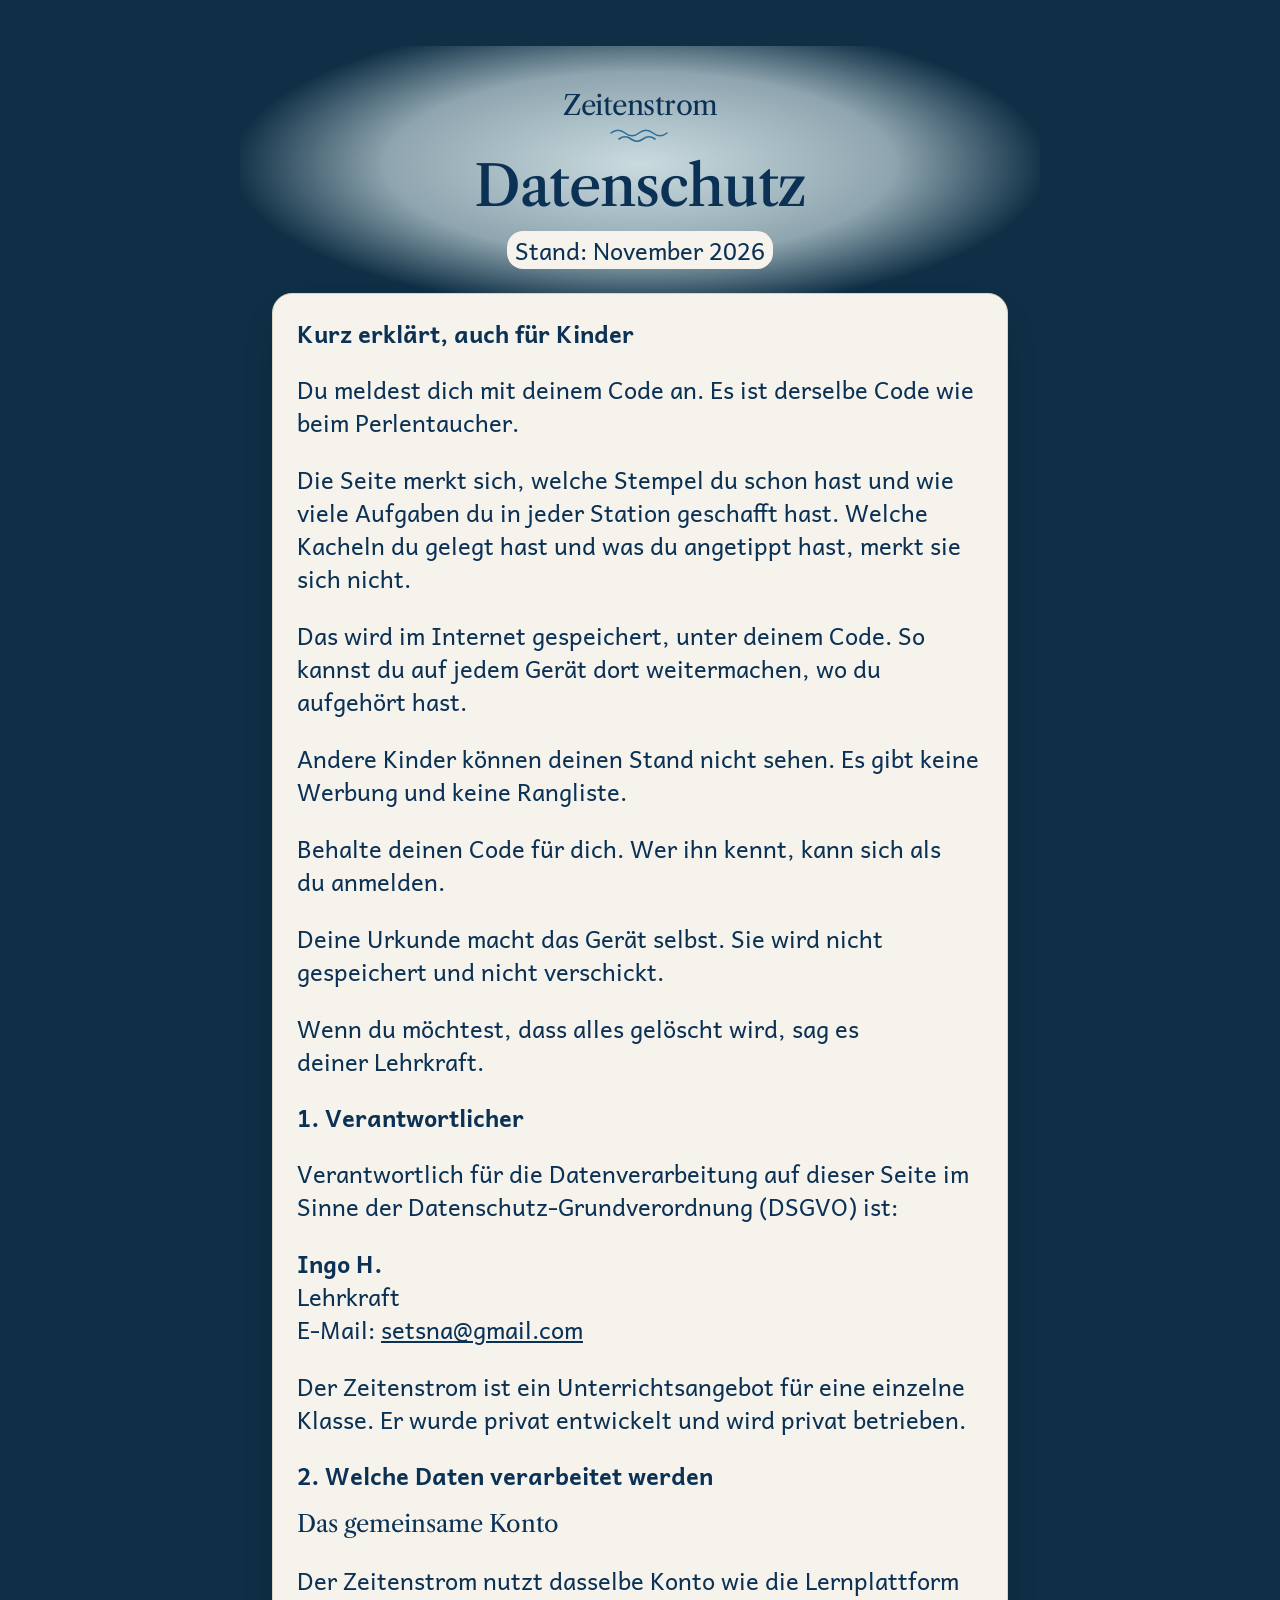
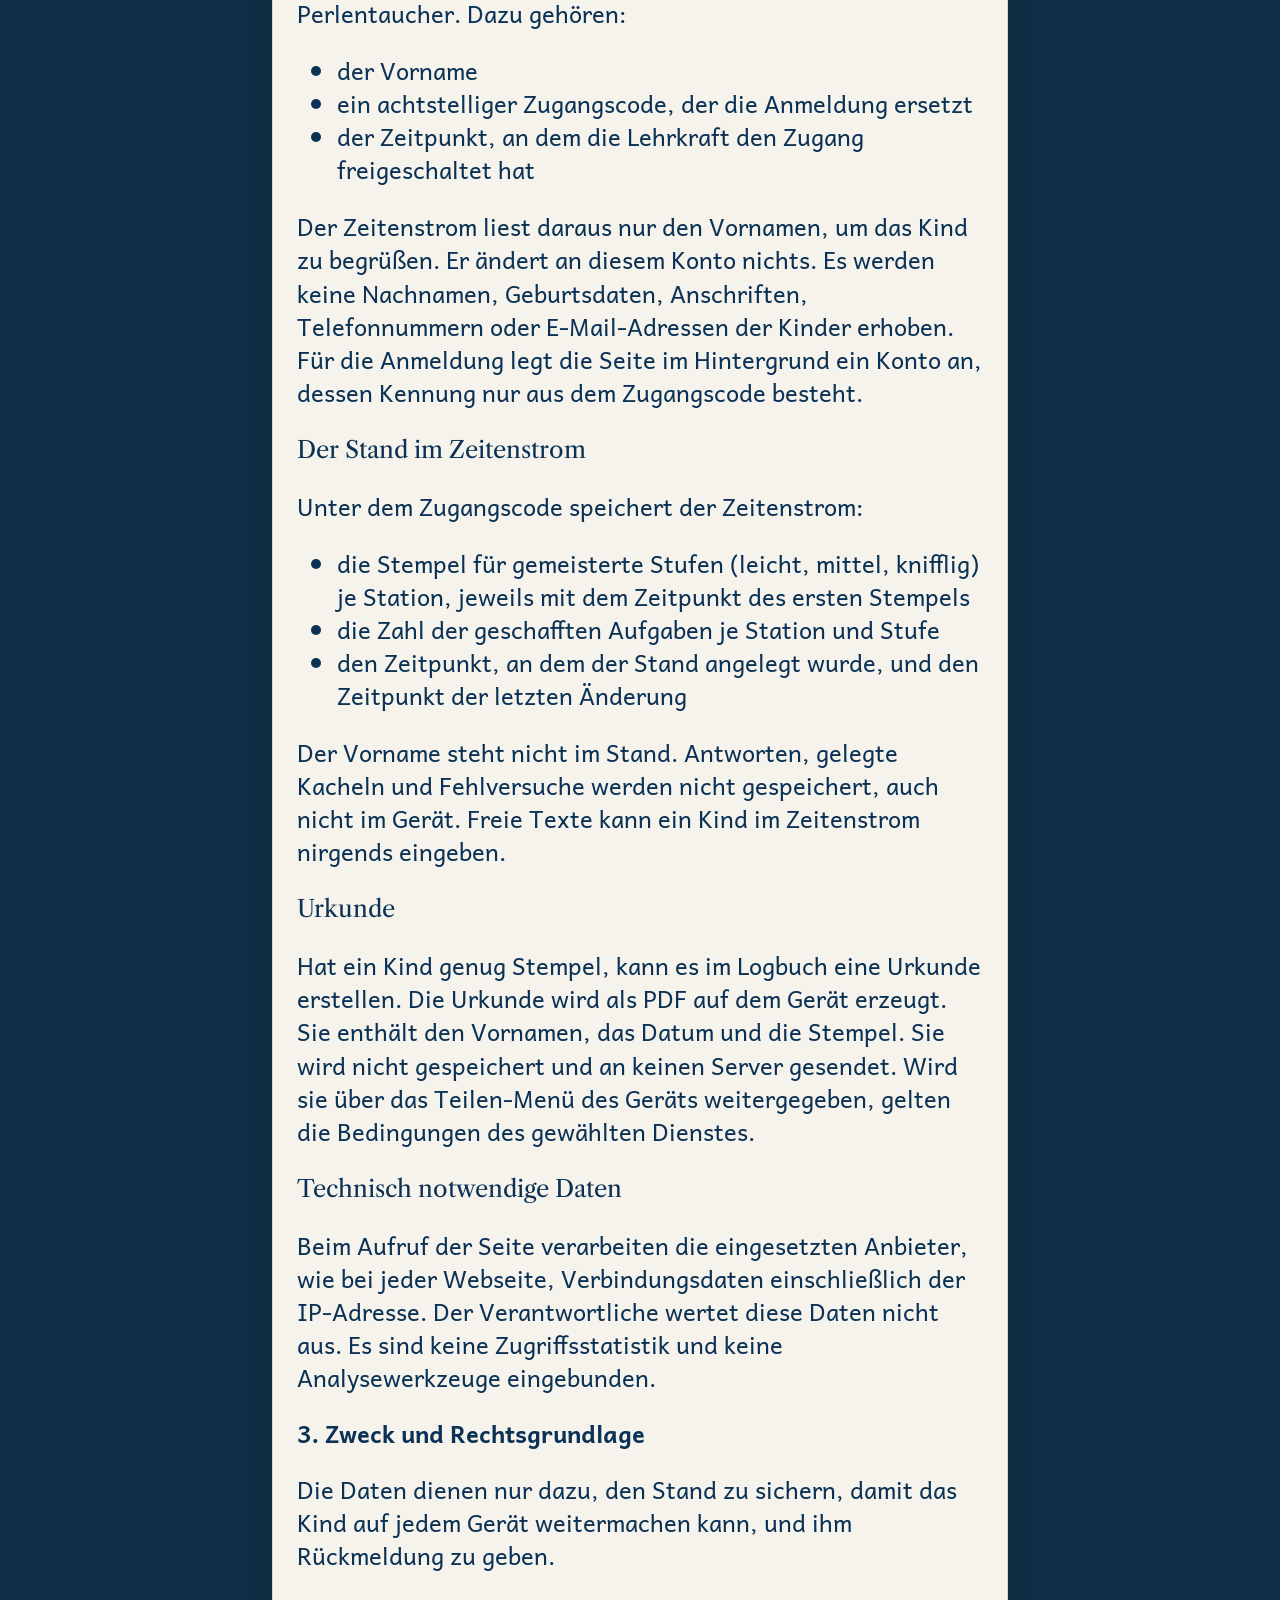
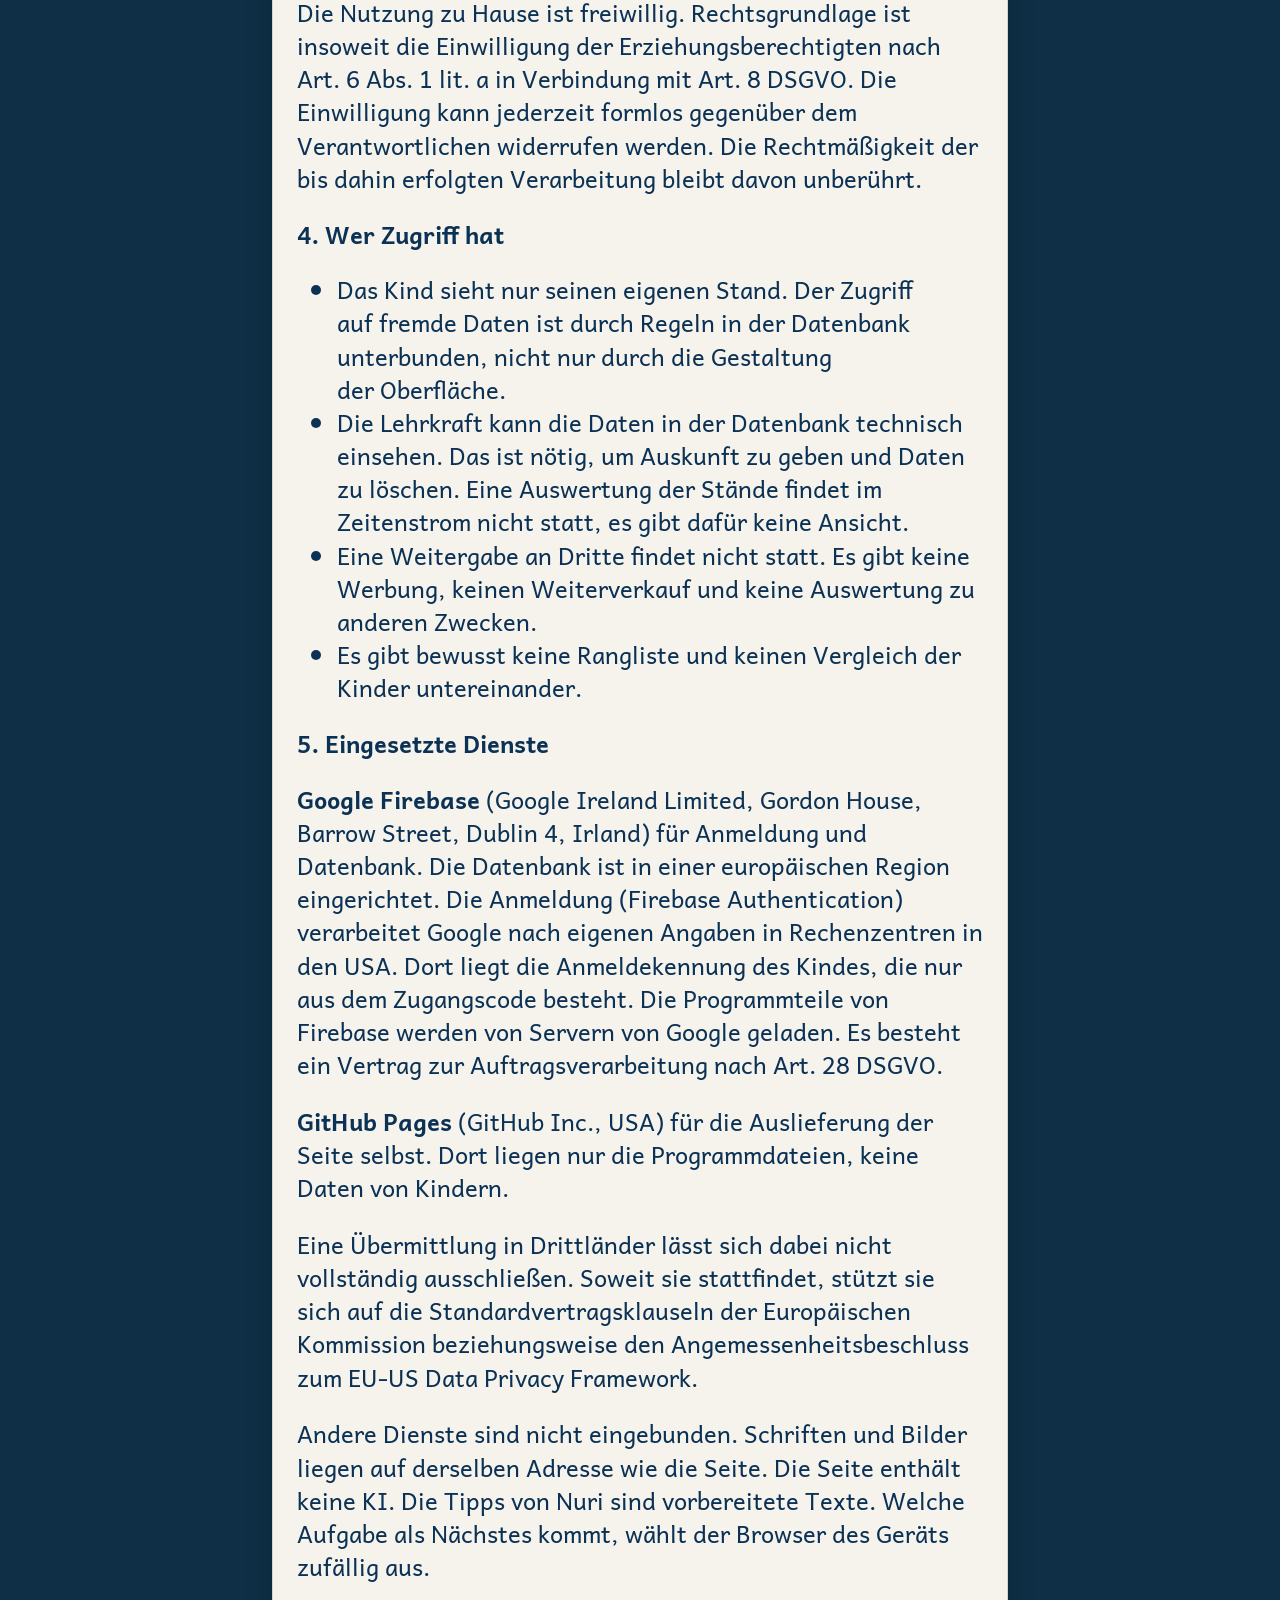
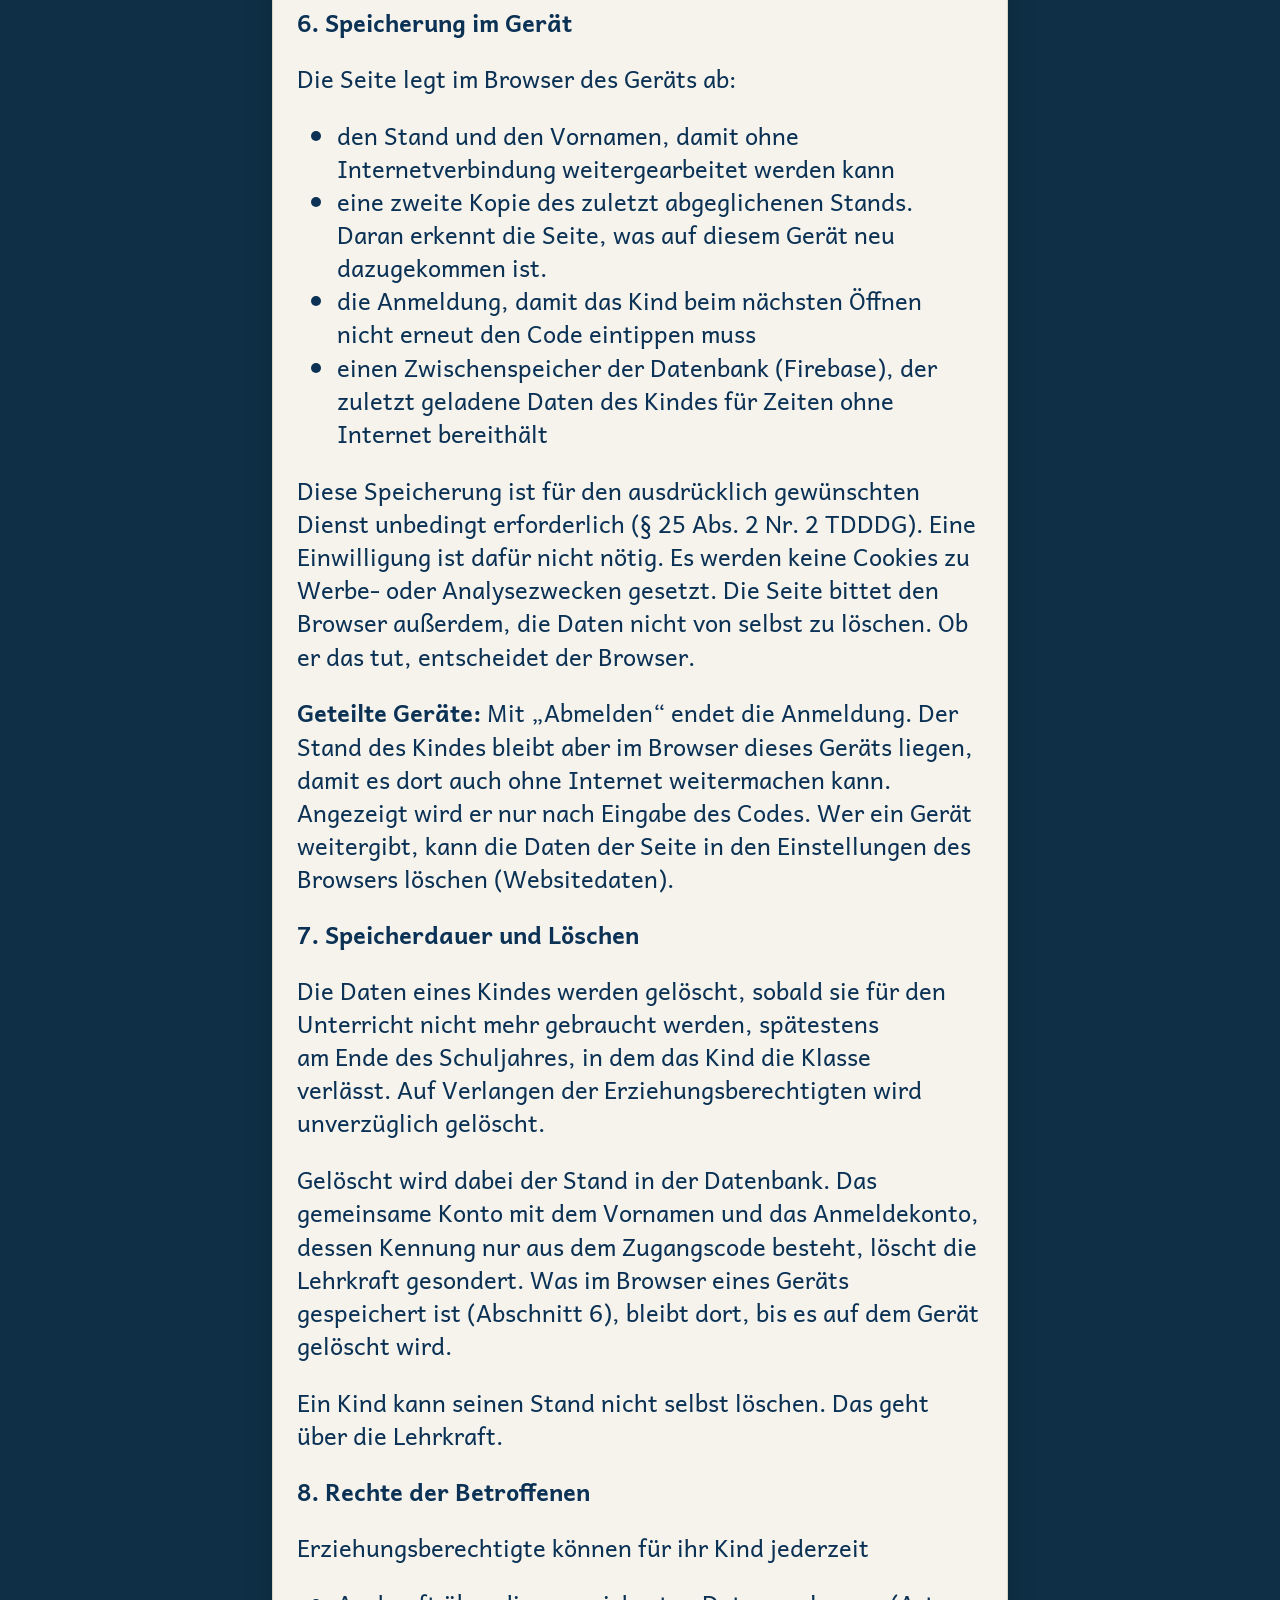
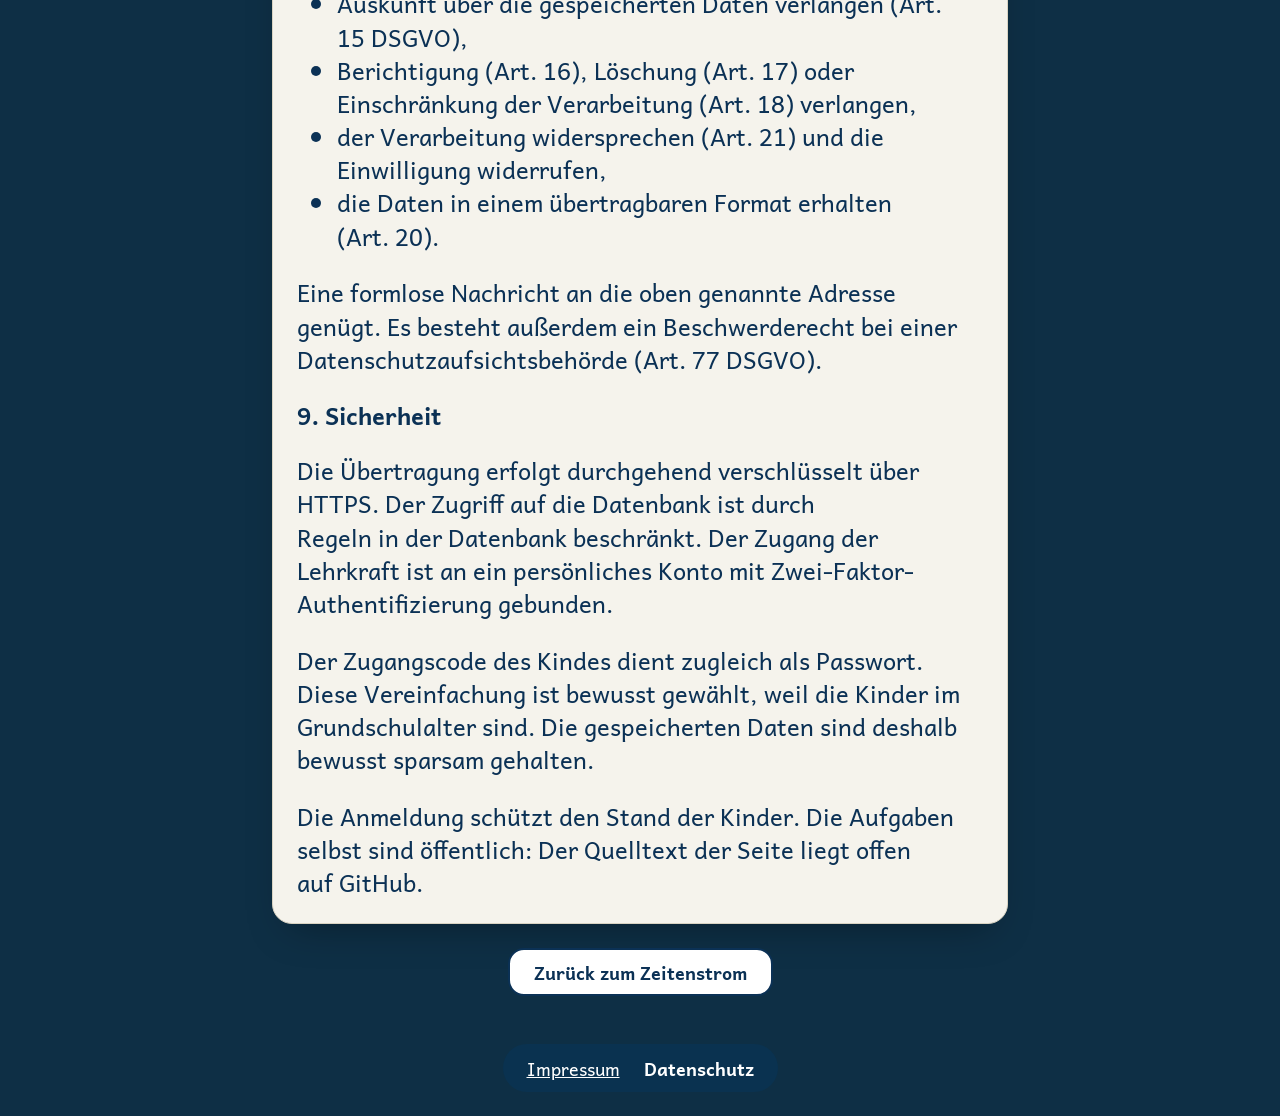
==== datenschutz.html @ ce1393aa "Zeitenstrom: Lernplattform zu den Zeitformen der Verben (v12) Klasse 3: Zeitform erkennen, Praeterit" ====
<!doctype html>
<html lang="de">
<head>
  <meta charset="utf-8">
  <meta name="viewport" content="width=device-width, initial-scale=1, viewport-fit=cover">
  <meta http-equiv="Content-Security-Policy" content="default-src 'self'; img-src 'self'; style-src 'self'; script-src 'self'; font-src 'self'; connect-src 'self'; manifest-src 'self'; base-uri 'none'; form-action 'none'; object-src 'none'">
  <meta name="referrer" content="no-referrer">
  <meta name="robots" content="noindex, nofollow">
  <meta name="theme-color" content="#0e2f45">
  <title>Datenschutz – Zeitenstrom</title>
  <link rel="stylesheet" href="css/tokens.css?v=12">
  <link rel="stylesheet" href="css/zeitenstrom.css?v=12">
</head>
<body class="text-seite">
  <main class="seite">
    <header class="kopf">
      <a class="wortmarke" href="./">Zeitenstrom<svg class="welle" viewBox="0 0 62 14" aria-hidden="true" focusable="false"><path d="M2 5c5-4 9-4 14 0s9 4 14 0 9-4 14 0 9 4 14 0M10 11c4-3 8-3 12 0s8 3 12 0 8-3 12 0" fill="none" stroke-width="1.6" stroke-linecap="round"/></svg></a>
      <h1>Datenschutz</h1>
      <p class="stand">Stand: November 2026</p>
    </header>

    <section class="papier rechtstext" aria-label="Datenschutzerklärung">
      <h2>Kurz erklärt, auch für Kinder</h2>
      <p>Du meldest dich mit deinem Code an. Es ist derselbe Code wie beim Perlentaucher.</p>
      <p>Die Seite merkt sich, welche Stempel du schon hast und wie viele Aufgaben du in jeder Station geschafft hast. Welche Kacheln du gelegt hast und was du angetippt hast, merkt sie sich nicht.</p>
      <p>Das wird im Internet gespeichert, unter deinem Code. So kannst du auf jedem Gerät dort weitermachen, wo du aufgehört hast.</p>
      <p>Andere Kinder können deinen Stand nicht sehen. Es gibt keine Werbung und keine Rangliste.</p>
      <p>Behalte deinen Code für dich. Wer ihn kennt, kann sich als du anmelden.</p>
      <p>Deine Urkunde macht das Gerät selbst. Sie wird nicht gespeichert und nicht verschickt.</p>
      <p>Wenn du möchtest, dass alles gelöscht wird, sag es deiner Lehrkraft.</p>

      <h2>1. Verantwortlicher</h2>
      <p>Verantwortlich für die Datenverarbeitung auf dieser Seite im Sinne der Datenschutz-Grundverordnung (DSGVO) ist:</p>
      <p><b>Ingo H.</b><br>Lehrkraft<br>E-Mail: <a href="mailto:setsna@gmail.com">setsna@gmail.com</a></p>
      <p>Der Zeitenstrom ist ein Unterrichtsangebot für eine einzelne Klasse. Er wurde privat entwickelt und wird privat betrieben.</p>

      <h2>2. Welche Daten verarbeitet werden</h2>
      <h3>Das gemeinsame Konto</h3>
      <p>Der Zeitenstrom nutzt dasselbe Konto wie die Lernplattform Perlentaucher. Dazu gehören:</p>
      <ul>
        <li>der Vorname</li>
        <li>ein achtstelliger Zugangscode, der die Anmeldung ersetzt</li>
        <li>der Zeitpunkt, an dem die Lehrkraft den Zugang freigeschaltet hat</li>
      </ul>
      <p>Der Zeitenstrom liest daraus nur den Vornamen, um das Kind zu begrüßen. Er ändert an diesem Konto nichts. Es werden keine Nachnamen, Geburtsdaten, Anschriften, Telefonnummern oder E-Mail-Adressen der Kinder erhoben. Für die Anmeldung legt die Seite im Hintergrund ein Konto an, dessen Kennung nur aus dem Zugangscode besteht.</p>

      <h3>Der Stand im Zeitenstrom</h3>
      <p>Unter dem Zugangscode speichert der Zeitenstrom:</p>
      <ul>
        <li>die Stempel für gemeisterte Stufen (leicht, mittel, knifflig) je Station, jeweils mit dem Zeitpunkt des ersten Stempels</li>
        <li>die Zahl der geschafften Aufgaben je Station und Stufe</li>
        <li>den Zeitpunkt, an dem der Stand angelegt wurde, und den Zeitpunkt der letzten Änderung</li>
      </ul>
      <p>Der Vorname steht nicht im Stand. Antworten, gelegte Kacheln und Fehlversuche werden nicht gespeichert, auch nicht im Gerät. Freie Texte kann ein Kind im Zeitenstrom nirgends eingeben.</p>

      <h3>Urkunde</h3>
      <p>Hat ein Kind genug Stempel, kann es im Logbuch eine Urkunde erstellen. Die Urkunde wird als PDF auf dem Gerät erzeugt. Sie enthält den Vornamen, das Datum und die Stempel. Sie wird nicht gespeichert und an keinen Server gesendet. Wird sie über das Teilen-Menü des Geräts weitergegeben, gelten die Bedingungen des gewählten Dienstes.</p>

      <h3>Technisch notwendige Daten</h3>
      <p>Beim Aufruf der Seite verarbeiten die eingesetzten Anbieter, wie bei jeder Webseite, Verbindungsdaten einschließlich der IP-Adresse. Der Verantwortliche wertet diese Daten nicht aus. Es sind keine Zugriffsstatistik und keine Analysewerkzeuge eingebunden.</p>

      <h2>3. Zweck und Rechtsgrundlage</h2>
      <p>Die Daten dienen nur dazu, den Stand zu sichern, damit das Kind auf jedem Gerät weitermachen kann, und ihm Rückmeldung zu geben.</p>
      <p>Die Nutzung zu Hause ist freiwillig. Rechtsgrundlage ist insoweit die Einwilligung der Erziehungsberechtigten nach Art. 6 Abs. 1 lit. a in Verbindung mit Art. 8 DSGVO. Die Einwilligung kann jederzeit formlos gegenüber dem Verantwortlichen widerrufen werden. Die Rechtmäßigkeit der bis dahin erfolgten Verarbeitung bleibt davon unberührt.</p>

      <h2>4. Wer Zugriff hat</h2>
      <ul>
        <li>Das Kind sieht nur seinen eigenen Stand. Der Zugriff auf fremde Daten ist durch Regeln in der Datenbank unterbunden, nicht nur durch die Gestaltung der Oberfläche.</li>
        <li>Die Lehrkraft kann die Daten in der Datenbank technisch einsehen. Das ist nötig, um Auskunft zu geben und Daten zu löschen. Eine Auswertung der Stände findet im Zeitenstrom nicht statt, es gibt dafür keine Ansicht.</li>
        <li>Eine Weitergabe an Dritte findet nicht statt. Es gibt keine Werbung, keinen Weiterverkauf und keine Auswertung zu anderen Zwecken.</li>
        <li>Es gibt bewusst keine Rangliste und keinen Vergleich der Kinder untereinander.</li>
      </ul>

      <h2>5. Eingesetzte Dienste</h2>
      <p><b>Google Firebase</b> (Google Ireland Limited, Gordon House, Barrow Street, Dublin 4, Irland) für Anmeldung und Datenbank. Die Datenbank ist in einer europäischen Region eingerichtet. Die Anmeldung (Firebase Authentication) verarbeitet Google nach eigenen Angaben in Rechenzentren in den USA. Dort liegt die Anmeldekennung des Kindes, die nur aus dem Zugangscode besteht. Die Programmteile von Firebase werden von Servern von Google geladen. Es besteht ein Vertrag zur Auftragsverarbeitung nach Art. 28 DSGVO.</p>
      <p><b>GitHub Pages</b> (GitHub Inc., USA) für die Auslieferung der Seite selbst. Dort liegen nur die Programmdateien, keine Daten von Kindern.</p>
      <p>Eine Übermittlung in Drittländer lässt sich dabei nicht vollständig ausschließen. Soweit sie stattfindet, stützt sie sich auf die Standardvertragsklauseln der Europäischen Kommission beziehungsweise den Angemessenheitsbeschluss zum EU-US Data Privacy Framework.</p>
      <p>Andere Dienste sind nicht eingebunden. Schriften und Bilder liegen auf derselben Adresse wie die Seite. Die Seite enthält keine KI. Die Tipps von Nuri sind vorbereitete Texte. Welche Aufgabe als Nächstes kommt, wählt der Browser des Geräts zufällig aus.</p>

      <h2>6. Speicherung im Gerät</h2>
      <p>Die Seite legt im Browser des Geräts ab:</p>
      <ul>
        <li>den Stand und den Vornamen, damit ohne Internetverbindung weitergearbeitet werden kann</li>
        <li>eine zweite Kopie des zuletzt abgeglichenen Stands. Daran erkennt die Seite, was auf diesem Gerät neu dazugekommen ist.</li>
        <li>die Anmeldung, damit das Kind beim nächsten Öffnen nicht erneut den Code eintippen muss</li>
        <li>einen Zwischenspeicher der Datenbank (Firebase), der zuletzt geladene Daten des Kindes für Zeiten ohne Internet bereithält</li>
      </ul>
      <p>Diese Speicherung ist für den ausdrücklich gewünschten Dienst unbedingt erforderlich (§ 25 Abs. 2 Nr. 2 TDDDG). Eine Einwilligung ist dafür nicht nötig. Es werden keine Cookies zu Werbe- oder Analysezwecken gesetzt. Die Seite bittet den Browser außerdem, die Daten nicht von selbst zu löschen. Ob er das tut, entscheidet der Browser.</p>
      <p><b>Geteilte Geräte:</b> Mit „Abmelden“ endet die Anmeldung. Der Stand des Kindes bleibt aber im Browser dieses Geräts liegen, damit es dort auch ohne Internet weitermachen kann. Angezeigt wird er nur nach Eingabe des Codes. Wer ein Gerät weitergibt, kann die Daten der Seite in den Einstellungen des Browsers löschen (Websitedaten).</p>

      <h2>7. Speicherdauer und Löschen</h2>
      <p>Die Daten eines Kindes werden gelöscht, sobald sie für den Unterricht nicht mehr gebraucht werden, spätestens am Ende des Schuljahres, in dem das Kind die Klasse verlässt. Auf Verlangen der Erziehungsberechtigten wird unverzüglich gelöscht.</p>
      <p>Gelöscht wird dabei der Stand in der Datenbank. Das gemeinsame Konto mit dem Vornamen und das Anmeldekonto, dessen Kennung nur aus dem Zugangscode besteht, löscht die Lehrkraft gesondert. Was im Browser eines Geräts gespeichert ist (Abschnitt 6), bleibt dort, bis es auf dem Gerät gelöscht wird.</p>
      <p>Ein Kind kann seinen Stand nicht selbst löschen. Das geht über die Lehrkraft.</p>

      <h2>8. Rechte der Betroffenen</h2>
      <p>Erziehungsberechtigte können für ihr Kind jederzeit</p>
      <ul>
        <li>Auskunft über die gespeicherten Daten verlangen (Art. 15 DSGVO),</li>
        <li>Berichtigung (Art. 16), Löschung (Art. 17) oder Einschränkung der Verarbeitung (Art. 18) verlangen,</li>
        <li>der Verarbeitung widersprechen (Art. 21) und die Einwilligung widerrufen,</li>
        <li>die Daten in einem übertragbaren Format erhalten (Art. 20).</li>
      </ul>
      <p>Eine formlose Nachricht an die oben genannte Adresse genügt. Es besteht außerdem ein Beschwerderecht bei einer Datenschutzaufsichtsbehörde (Art. 77 DSGVO).</p>

      <h2>9. Sicherheit</h2>
      <p>Die Übertragung erfolgt durchgehend verschlüsselt über HTTPS. Der Zugriff auf die Datenbank ist durch Regeln in der Datenbank beschränkt. Der Zugang der Lehrkraft ist an ein persönliches Konto mit Zwei-Faktor-Authentifizierung gebunden.</p>
      <p>Der Zugangscode des Kindes dient zugleich als Passwort. Diese Vereinfachung ist bewusst gewählt, weil die Kinder im Grundschulalter sind. Die gespeicherten Daten sind deshalb bewusst sparsam gehalten.</p>
      <p>Die Anmeldung schützt den Stand der Kinder. Die Aufgaben selbst sind öffentlich: Der Quelltext der Seite liegt offen auf GitHub.</p>
    </section>

    <p class="knopfreihe knopfreihe--mitte"><a class="knopf" href="./">Zurück zum Zeitenstrom</a></p>
  </main>
  <footer class="fuss"><a href="impressum.html">Impressum</a> <a href="datenschutz.html" aria-current="page">Datenschutz</a></footer>
</body>
</html>
---- css/tokens.css ----
/* Zeitenstrom: Schriften, Farben, Abstände, Schriftgrößen an einer Stelle.
   Grundlage: Lernlagune DESIGN.md. Die Inhaltsfarben (Kugeln, Felder) kommen in Etappe 1c dazu. */

@font-face {
  font-family: 'Libre Caslon Text';
  src: url('../schriften/libre-caslon-text.woff2') format('woff2');
  font-weight: 400 700;
  font-style: normal;
  font-display: swap;
}
@font-face {
  font-family: 'Andika';
  src: url('../schriften/andika-regular.woff2') format('woff2');
  font-weight: 400;
  font-style: normal;
  font-display: swap;
}
@font-face {
  font-family: 'Andika';
  src: url('../schriften/andika-bold.woff2') format('woff2');
  font-weight: 700;
  font-style: normal;
  font-display: swap;
}

:root {
  /* Farben (Lernlagune) */
  --tiefe: #0e2f45;
  --navy: #0b3155;
  --navy-weich: #133c5a;
  --welle: #2d6f98;
  --weiss: #ffffff;
  --papier: #f5f3ec;
  --papier-linie: #d9d3c2;
  --tinte-leise: #4a6275;
  --glas-kante: rgba(255, 255, 255, 0.5);
  --glas-schatten: rgba(0, 0, 0, 0.36);
  --nebel: rgba(10, 52, 84, 0.7);

  /* Inhaltsfarben für Kugeln und Felder: gedämpft, gut unterscheidbar, jede mit eigenem Muster
     (blau Streifen, rot Punkte, gelb glatt, grün Karo). Nie nur über die Farbe unterscheiden. */
  --kugel-blau: #2f5f8f;
  --kugel-rot: #b4553b;
  --kugel-gelb: #d1a23a;
  --kugel-gruen: #3e8a72;
  --muster-hell: rgba(255, 255, 255, 0.55);

  /* Schriften */
  --schrift-name: 'Libre Caslon Text', Georgia, 'Times New Roman', serif;
  --schrift-text: 'Andika', 'Trebuchet MS', system-ui, sans-serif;

  /* Schriftgrößen (rem mit Untergrenze, damit Lesetext nicht schrumpft) */
  --gr-display: clamp(2.25rem, 1.6rem + 2.4vw, 3.75rem);
  --gr-title: clamp(1.75rem, 1.4rem + 1.2vw, 2.5rem);
  --gr-text: clamp(1.25rem, 1rem + 0.6vw, 1.625rem);
  --gr-label: clamp(1rem, 0.9rem + 0.3vw, 1.125rem);
  --gr-klein: clamp(1rem, 0.92rem + 0.25vw, 1.125rem);

  /* Abstände */
  --a-xs: 0.25rem;
  --a-s: 0.5rem;
  --a-m: 1rem;
  --a-l: 1.5rem;
  --a-xl: 2.5rem;
  --zeile: 34em;

  /* Rundungen */
  --r-papier: 1.25rem;
  --r-knopf: 1rem;

  /* Bewegung: nur opacity und transform */
  --kurve: cubic-bezier(0.16, 1, 0.3, 1);
  --dauer: 220ms;

  /* Touchziel */
  --tippen: 48px;
}
---- css/zeitenstrom.css ----
/* Zeitenstrom: Gestaltung nach Lernlagune DESIGN.md (Etappe 1c).
   Grundregeln: Navy nur im Licht (heller Hof hinter dunkler Schrift), Glasrezept unverändert
   (blur 6px, saturate 140 %, 2-px-Lichtkante), Bewegung nur über opacity und transform,
   Touchziele mindestens 48 px, Lesetext mit Untergrenze (rem/clamp), Grafik und Rahmen am Maßstab --s. */

*, *::before, *::after { box-sizing: border-box; }
html { -webkit-text-size-adjust: 100%; overflow-x: clip; }

/* ---------- Maßstab: Entwurf 1088 px breit (iPad hoch) ---------- */
:root { --s: calc(min(100vw, 1088px) / 1088); }
@media (orientation: landscape) and (min-width: 820px) {
  /* nie über 1: Sonst wächst die Schrift auf großen Bildschirmen, die Seite aber nicht (Ingos Monitor, 15.11.2026) */
  :root { --s: min(1px, calc(100svh / 1010), calc(100vw / 1360)); }
}
@media (max-width: 640px) and (orientation: portrait) {
  :root { --s: min(1px, calc(100vw / 600)); }
}

body {
  margin: 0;
  min-height: 100vh;
  min-height: 100svh;
  font-family: var(--schrift-text);
  font-size: var(--gr-text);
  line-height: 1.4;
  color: var(--navy);
  background: var(--tiefe);
  position: relative;
  isolation: isolate;
  overflow-x: clip;   /* Lichthof und Licht dürfen nicht seitlich überstehen (kein waagerechtes Scrollen) */
}
:focus-visible { outline: 3px solid var(--navy); outline-offset: 4px; }

.nurvorlesen {
  position: absolute; width: 1px; height: 1px; margin: -1px; padding: 0; overflow: hidden;
  clip: rect(0 0 0 0); clip-path: inset(50%); white-space: nowrap; border: 0;
}

/* ---------- Wasser, Licht, Blasen ---------- */
.wasser {
  position: fixed; inset: 0; z-index: -2; pointer-events: none;
  background: linear-gradient(180deg, #e6f2ef 0%, #a9d4e1 30%, #3f86a8 70%, #12425f 100%);   /* Ersatz, solange das Bild lädt */
}
.wasser img { width: 100%; height: 100%; object-fit: cover; object-position: 50% 0%; display: block; }
.licht, .blasen { position: absolute; z-index: -1; pointer-events: none; }
.licht {
  top: 0; left: 50%;
  width: min(60rem, 100%); height: calc(560 * var(--s));
  transform: translateX(-50%);
  background: radial-gradient(ellipse 46% 64% at 50% 0%, rgba(255, 252, 235, 0.55), rgba(220, 244, 250, 0.2) 55%, transparent 80%);
  opacity: 0.75;
  animation: licht-atmen 11s ease-in-out infinite alternate;
}
@keyframes licht-atmen { to { opacity: 1; transform: translateX(-50%) scaleX(1.08); } }
.blasen { inset: 0 0 auto; height: 100vh; height: 100svh; overflow: hidden; }
.blasen span {
  position: absolute; bottom: 0;
  width: 0.875rem; aspect-ratio: 1; border-radius: 50%;
  border: 1px solid rgba(235, 250, 255, 0.55);
  background: radial-gradient(circle at 32% 30%, rgba(255, 255, 255, 0.7) 0 14%, rgba(200, 238, 250, 0.08) 40%, transparent 70%);
  opacity: 0;
  animation: blase-steigt 18s linear infinite;
}
.blasen span:nth-child(1) { left: 1%; animation-duration: 17s; animation-delay: -2s; }
.blasen span:nth-child(2) { left: 2.4%; width: 0.5625rem; animation-duration: 22s; animation-delay: -11s; }
.blasen span:nth-child(3) { left: 3.4%; width: 0.375rem; animation-duration: 15s; animation-delay: -7s; }
.blasen span:nth-child(4) { right: 1%; width: 0.6875rem; animation-duration: 20s; animation-delay: -4s; }
.blasen span:nth-child(5) { right: 2.6%; width: 0.4375rem; animation-duration: 16s; animation-delay: -13s; }
.blasen span:nth-child(6) { right: 3.4%; width: 0.5625rem; animation-duration: 24s; animation-delay: -18s; }
@keyframes blase-steigt {
  0% { transform: translate3d(0, 0, 0); opacity: 0; }
  10% { opacity: 0.9; }
  50% { transform: translate3d(10px, -50vh, 0); }
  85% { opacity: 0.7; }
  100% { transform: translate3d(-6px, -100vh, 0); opacity: 0; }
}
.ruht .licht, .ruht .blasen span { animation-play-state: paused; }

/* ---------- Seite ---------- */
.seite { max-width: 80rem; margin: 0 auto; padding: calc(96 * var(--s)) var(--a-m) var(--a-l); outline: none; }

/* Kopf im Lichthof: Navy steht nur auf hellem Grund */
.kopf { position: relative; text-align: center; margin: 0 auto var(--a-l); max-width: 44rem; }
.kopf::before {
  content: ''; position: absolute; z-index: -1; inset: -2.5rem -3rem;
  background: radial-gradient(ellipse at 50% 45%, rgba(228, 243, 245, 0.88) 0%, rgba(228, 243, 245, 0.6) 45%, transparent 72%);
  pointer-events: none;
}
.wortmarke {
  font-family: var(--schrift-name); font-size: max(1rem, calc(31 * var(--s))); letter-spacing: -0.02em;
  margin: 0 0 var(--a-s); display: inline-flex; flex-direction: column; align-items: center; gap: var(--a-xs);
  color: var(--navy);
}
a.wortmarke { text-decoration: none; min-height: var(--tippen); justify-content: center; }
.welle { width: 62px; height: 14px; stroke: var(--welle); }
h1 { font-family: var(--schrift-name); font-weight: 500; font-size: var(--gr-display); line-height: 1.3; letter-spacing: -0.02em; margin: 0; }
h2 { font-family: var(--schrift-name); font-weight: 400; font-size: var(--gr-title); line-height: 1.3; margin: var(--a-l) 0 var(--a-s); }
h3 { font-family: var(--schrift-name); font-weight: 400; font-size: var(--gr-text); margin: var(--a-m) 0 var(--a-xs); }
.unterzeile { margin: var(--a-s) 0 0; color: var(--navy-weich); font-size: var(--gr-text); }

/* Nuri: gemaltes Bild, rund ausgeblendet, kein Rahmen, keine Bewegung */
.nuri {
  display: block; margin: var(--a-m) auto 0;
  width: clamp(9rem, calc(300 * var(--s)), 18rem); height: auto; aspect-ratio: 1;
  border-radius: 50%;
  -webkit-mask-image: radial-gradient(circle at 50% 50%, #000 56%, transparent 71%);
  mask-image: radial-gradient(circle at 50% 50%, #000 56%, transparent 71%);
}

/* ---------- Papier: helle Fläche für Formulare und Text ---------- */
.papier {
  background: var(--papier);
  border: 1px solid var(--papier-linie);
  border-radius: var(--r-papier);
  padding: var(--a-l);
  margin: var(--a-l) auto;
  max-width: 40rem;
  box-shadow: 0 18px 40px -18px var(--glas-schatten);
}
.papier > :first-child { margin-top: 0; }
.papier > :last-child { margin-bottom: 0; }
.papier p, .papier li { max-width: var(--zeile); }
.papier a { color: var(--navy); }
.leise { color: var(--tinte-leise); font-size: var(--gr-klein); }

/* Formular */
label { display: block; font-size: var(--gr-label); font-weight: 700; margin-bottom: var(--a-xs); }
input[type="text"] {
  font: inherit; color: var(--navy); background: var(--weiss);
  border: 2px solid var(--navy-weich); border-radius: var(--r-knopf);
  min-height: var(--tippen); padding: 0 var(--a-m); width: 100%;
}
.code-feld { max-width: 16rem; letter-spacing: 0.12em; text-transform: uppercase; }
.hinweis-feld { min-height: 1.45em; margin: var(--a-s) 0 0; font-weight: 700; }
.hinweis-feld:empty { min-height: 0; }

/* Knöpfe */
.knopf {
  font: inherit; font-size: var(--gr-label); font-weight: 700;
  min-height: var(--tippen); min-width: var(--tippen); padding: 0 var(--a-l);
  border-radius: var(--r-knopf); border: 2px solid var(--navy); background: var(--weiss); color: var(--navy);
  cursor: pointer; transition: transform var(--dauer) var(--kurve);
}
.knopf:active { transform: scale(0.98); }
.knopf[disabled] { opacity: 0.55; cursor: not-allowed; }
.knopf.haupt { background: var(--navy); color: var(--weiss); }
a.knopf { display: inline-flex; align-items: center; text-decoration: none; }
.knopfreihe { display: flex; flex-wrap: wrap; gap: var(--a-s) var(--a-m); align-items: center; margin: var(--a-l) 0 0; }
.knopfreihe--mitte { justify-content: center; }
/* Ruhiger Glasknopf auf dem Wasser (z. B. Abmelden) */
.knopf.glas-knopf {
  background: rgba(10, 52, 84, 0.74); color: var(--weiss); border-color: var(--glas-kante);   /* 0.74: Weiß bleibt auch über hellem Sand über 4.5 : 1 */
  -webkit-backdrop-filter: blur(6px); backdrop-filter: blur(6px);
}
.knopf.glas-knopf:focus-visible { outline-color: var(--weiss); }

/* ---------- Startseite: Stationen als Glasfenster ---------- */
.netz-zeile { max-width: 40rem; margin: 0 auto var(--a-m); padding: var(--a-s) var(--a-m); background: var(--papier); border-radius: var(--r-knopf); font-size: var(--gr-klein); }
.stationen {
  list-style: none; margin: calc(40 * var(--s)) auto 0; padding: 0;
  --spalten: 3;
  --luecke: calc(36 * var(--s));
  display: flex; flex-wrap: wrap; justify-content: center;   /* letzte Reihe mittig (3 + 2 im Hochformat) */
  gap: var(--luecke);
  max-width: 62rem;
}
/* Querformat: alle fünf nebeneinander, ohne Scrollen (Lernlagune: Querformat-ohne-Scrollen) */
@media (orientation: landscape) and (min-width: 820px) {
  .stationen { --spalten: 5; max-width: 80rem; }
}
.stationen > li { display: flex; flex: 0 1 calc((100% - (var(--spalten) - 1) * var(--luecke)) / var(--spalten) - 1px); min-width: 0; }
@media (max-width: 560px) {
  .stationen > li { flex-basis: 100%; max-width: 22rem; }
}
.station {
  flex: 1; width: 100%; margin: 0; font: inherit;
  container-type: inline-size;   /* für die Titelgröße (cqi) */
  position: relative; display: flex; flex-direction: column; align-items: center; text-align: center;
  min-height: calc(330 * var(--s));
  padding: calc(44 * var(--s)) var(--a-m) calc(36 * var(--s));
  border-radius: calc(72 * var(--s));
  color: var(--weiss);
  background: linear-gradient(180deg, rgba(214, 242, 252, 0.13), rgba(40, 110, 150, 0.06) 55%, rgba(8, 42, 70, 0.42));
  border: 2px solid var(--glas-kante);
  box-shadow: inset 0 2px 0 rgba(255, 255, 255, 0.62), inset 0 0 0 2px rgba(255, 255, 255, 0.16), inset 0 0 calc(22 * var(--s)) rgba(200, 240, 255, 0.38), 0 26px 50px -10px rgba(3, 20, 35, 0.38);
  -webkit-backdrop-filter: blur(6px) saturate(140%);
  backdrop-filter: blur(6px) saturate(140%);
}
/* „Kommt bald“: dunkleres Nebelglas, damit kleine weiße Schrift auch über hellem Wasser AA erreicht */
.station--bald { background: var(--nebel); }
.station__name { display: block; margin: 0; font-family: var(--schrift-name); font-weight: 400; font-size: max(1.375rem, calc(40 * var(--s)));
  font-size: clamp(min(1.25rem, 17cqi), 17cqi, 2.5rem);   /* richtet sich nach der Kartenbreite (Container), ältere Browser nehmen die Zeile davor */
  max-width: 100%; hyphens: auto; overflow-wrap: anywhere; line-height: 1.3; text-shadow: 0 1px 3px rgba(4, 30, 50, 0.55); }
.station__kurz { display: block; font-size: var(--gr-klein); line-height: 1.3; }
/* Live-Station: ganzes Fenster ist der Knopf. Getöntes Glas (0.62 oben), damit kleine weiße Schrift AA erreicht. */
.station--live {
  cursor: pointer;
  background: linear-gradient(180deg, rgba(10, 52, 84, 0.62), rgba(8, 42, 70, 0.78));
  transition: transform var(--dauer) var(--kurve);
}
.station--live:active { transform: scale(0.975); }
.station--live:focus-visible { outline: 3px solid var(--weiss); outline-offset: 6px; }
@media (hover: hover) { .station--live:hover { transform: translateY(-6px); } }
.stempel-punkte { display: inline-flex; gap: 0.5rem; margin-top: var(--a-s); }
.stempel-punkt { display: inline-block; width: 1rem; height: 1rem; border-radius: 50%; border: 2px dashed rgba(255, 255, 255, 0.85); vertical-align: middle; }
.stempel-punkt--voll { border-style: solid; background: var(--weiss); box-shadow: inset 0 0 0 3px var(--welle); }
.station__linie { width: 60%; height: 1px; margin: calc(14 * var(--s)) auto; background: linear-gradient(90deg, transparent, rgba(255, 255, 255, 0.7), transparent); position: relative; }
.station__linie::after { content: ''; position: absolute; left: 50%; top: 50%; width: 6px; height: 6px; margin: -3px 0 0 -3px; border-radius: 50%; background: var(--weiss); box-shadow: 0 0 8px rgba(255, 255, 255, 0.8); }
.station p { margin: 0; font-size: var(--gr-klein); line-height: 1.3; text-shadow: 0 1px 3px rgba(4, 30, 50, 0.55); }
.station__bild { width: calc(120 * var(--s)); min-width: 4.5rem; height: auto; margin: auto 0 calc(10 * var(--s)); padding-top: calc(18 * var(--s)); }
.station__bald { margin-top: var(--a-s) !important; font-size: var(--gr-label); opacity: 0.92; display: inline-flex; align-items: center; gap: 0.4em; }
.schloss { width: 1em; height: 1em; fill: none; stroke: currentColor; stroke-width: 1.6; stroke-linecap: round; stroke-linejoin: round; }

/* Stationsbilder (Code-Grafik, nur Zierde): Inhaltsfarben gedämpft, mit Muster */
.sym { fill: none; stroke: rgba(255, 255, 255, 0.92); stroke-width: 2.4; stroke-linecap: round; stroke-linejoin: round; }
.sym .sym-strom { stroke: rgba(205, 236, 245, 0.95); stroke-width: 2.6; }
.sym .sym-strom--pfeil { stroke-width: 2.6; }
.sym .sym-punkt { fill: var(--weiss); stroke: none; }
.sym .sym-punkt--hohl { fill: none; stroke: var(--weiss); stroke-width: 2; }
.sym .sym-kachel { fill: var(--papier); stroke: rgba(255, 255, 255, 0.95); stroke-width: 1.4; }
.sym .sym-text { fill: var(--navy); stroke: none; font-family: var(--schrift-text); font-size: 11px; font-weight: 700; text-anchor: middle; }
.sym .sym-zeile { stroke: rgba(255, 255, 255, 0.85); stroke-width: 2.4; }
.sym .sym-plus { stroke: var(--weiss); stroke-width: 2.2; }
.sym .sym-lupe { stroke: var(--weiss); stroke-width: 3; fill: rgba(200, 236, 255, 0.18); }
.sym .sym-lupe--griff { stroke-width: 5; }
.sym .sym-frage { stroke: rgba(255, 255, 255, 0.95); stroke-width: 3; }

/* ---------- Erwachsenenbereich ---------- */
.erwachsene summary { cursor: pointer; min-height: var(--tippen); display: flex; align-items: center; list-style-position: inside; }
.erwachsene summary h2 { display: inline; margin: 0; font-size: var(--gr-text); }
.erwachsene { max-width: 40rem; }

/* ---------- Meldungen ---------- */
.meldung-bereich { position: sticky; bottom: 0; display: flex; justify-content: center; padding: 0 var(--a-m) var(--a-m); pointer-events: none; }
.meldung { pointer-events: auto; margin: 0; max-width: 40rem; padding: var(--a-s) var(--a-m); background: var(--navy); color: var(--weiss); border-radius: var(--r-knopf); font-size: var(--gr-klein); }
.meldung:empty { display: none; }
.vorschau-hinweis { margin: 0; padding: var(--a-s) var(--a-m); background: var(--navy); color: var(--weiss); text-align: center; font-size: var(--gr-klein); }

/* ---------- Fuß: auf dunklem Nebelglas, damit Weiß lesbar bleibt ---------- */
.fuss {
  display: flex; flex-wrap: wrap; justify-content: center; gap: var(--a-s) var(--a-l);
  width: fit-content; margin: var(--a-l) auto max(var(--a-l), env(safe-area-inset-bottom));
  padding: 0 var(--a-l); border-radius: 999px;
  background: rgba(10, 52, 84, 0.78);
  font-size: var(--gr-klein);
}
.fuss a { color: var(--weiss); min-height: var(--tippen); display: inline-flex; align-items: center; }
.fuss a:focus-visible { outline-color: var(--weiss); }
.fuss a[aria-current="page"] { text-decoration: none; font-weight: 700; }

/* ---------- Unterseiten (Datenschutz, Impressum) ---------- */
.text-seite .papier { max-width: 46rem; }
.text-seite .papier h2 { font-size: var(--gr-text); font-family: var(--schrift-text); font-weight: 700; }

@media (hover: hover) {
  .knopf.glas-knopf:hover { background: rgba(10, 52, 84, 0.86); }
}
@media (prefers-reduced-motion: reduce) {
  *, *::before, *::after { transition: none !important; animation: none !important; }
  .licht { opacity: 0.8; }
  .blasen { display: none; }
}

/* ---------- Fühlkiste (js/kiste.js): Holz, gedämpft ---------- */
.kiste { display: block; width: 100%; max-width: 30rem; height: auto; margin: 0 auto; }
.kiste__rueck { fill: #7a5536; stroke: #5c3e26; stroke-width: 2; }
.kiste__innen { fill: #3f2a1a; }
.kiste__kante { stroke: #a77b52; stroke-width: 10; stroke-linecap: round; }
.kiste__deckel { fill: #8a6140; stroke: #5c3e26; stroke-width: 2; }
.kiste__loch { fill: #24170e; }
.kiste__tuch { fill: none; stroke: #c9b79a; stroke-width: 3; stroke-linecap: round; }
.kugel__grund.k-blau { fill: var(--kugel-blau); }
.kugel__grund.k-rot { fill: var(--kugel-rot); }
.kugel__grund.k-gelb { fill: var(--kugel-gelb); }
.kugel__grund.k-gruen { fill: var(--kugel-gruen); }
.kugel__muster.m-streifen { fill: url(#m-streifen); }
.kugel__muster.m-punkte { fill: url(#m-punkte); }
.kugel__muster.m-karo { fill: url(#m-karo); }
.kugel__glanz { fill: rgba(255, 255, 255, 0.35); }
.kugel__rand { fill: none; stroke: rgba(20, 12, 6, 0.55); stroke-width: 1.5; }
.kugel__zahl { font: 700 16px var(--schrift-text); text-anchor: middle; fill: #fff; stroke: rgba(10, 30, 45, 0.85); stroke-width: 3; paint-order: stroke; }
.kugel--blass { opacity: 0.28; transition: opacity var(--dauer) var(--kurve); }
.kugel--leer { fill: rgba(255, 255, 255, 0.06); stroke: rgba(255, 255, 255, 0.55); stroke-width: 2; stroke-dasharray: 5 5; }

/* ---------- Säulendiagramm (js/saeulen.js) ---------- */
.saeulen { display: block; width: 100%; max-width: 32rem; height: auto; margin: 0 auto; }
.saeulen__achse { stroke: var(--navy); stroke-width: 2; }
.saeulen__gitter { stroke: rgba(11, 49, 85, 0.18); stroke-width: 1; }
.saeulen__tick, .saeulen__name, .saeulen__wert { font-family: var(--schrift-text); font-weight: 400; fill: var(--navy); }   /* Größe setzt js/saeulen.js */
.saeulen__tick { text-anchor: end; }
.saeulen__name, .saeulen__wert { text-anchor: middle; }
.saeulen__wert { font-weight: 700; }
.saeulen__balken.k-blau { fill: var(--kugel-blau); } .saeulen__balken.k-rot { fill: var(--kugel-rot); }
.saeulen__balken.k-gelb { fill: var(--kugel-gelb); } .saeulen__balken.k-gruen { fill: var(--kugel-gruen); }
.saeulen__balken.k-neutral { fill: var(--welle); }
.saeulen__muster.m-streifen { fill: url(#m-streifen); } .saeulen__muster.m-punkte { fill: url(#m-punkte); } .saeulen__muster.m-karo { fill: url(#m-karo); }
.saeulen__schatten { fill: rgba(11, 49, 85, 0.16); stroke: rgba(11, 49, 85, 0.45); stroke-width: 1.5; stroke-dasharray: 4 3; }
.haeufigkeiten { border-collapse: collapse; margin: var(--a-s) auto 0; font-size: var(--gr-klein); }
.haeufigkeiten caption { font-weight: 700; padding-bottom: var(--a-xs); }
.haeufigkeiten th, .haeufigkeiten td { border: 1px solid var(--papier-linie); padding: 0.25rem 0.75rem; text-align: center; }

/* Erwachsenenbereich: Liste der Stationen, Tabelle Prinzip und Umsetzung */
.erwachsene__liste { padding-left: 1.2em; }
.erwachsene__liste li + li { margin-top: var(--a-xs); }
.erwachsene__tabelle { overflow-x: auto; }
.erwachsene__tabelle table { border-collapse: collapse; width: 100%; font-size: var(--gr-klein); }
.erwachsene__tabelle th, .erwachsene__tabelle td { text-align: left; vertical-align: top; padding: var(--a-xs) var(--a-s); border-bottom: 1px solid var(--papier-linie); }
.erwachsene__tabelle tbody th { font-weight: 700; min-width: 8rem; }

/* ---------- Etappe 6b: Befunde aus dem Design-Review ---------- */
/* A2: Gewählt und gesperrt bleibt deutlich (die eigene Vermutung bleibt neben dem Ergebnis stehen) */
.knopf[aria-pressed="true"][disabled] { opacity: 1; background: var(--navy); color: var(--weiss); }
/* A3: Fokusring zweifarbig, damit er auf Papier und über hellem Wasser sichtbar ist.
   Innen ein heller Ring (box-shadow am Rand), außen Navy; auf Glas umgekehrt. */
:focus-visible { outline: 3px solid var(--navy); outline-offset: 2px; box-shadow: 0 0 0 2px var(--weiss); }
.knopf.glas-knopf:focus-visible, .fuss a:focus-visible, .pfeil-knopf:focus-visible { outline-color: var(--weiss); box-shadow: 0 0 0 2px var(--navy); }
.station--live:focus-visible {
  outline: 3px solid var(--weiss); outline-offset: 6px;
  box-shadow: inset 0 2px 0 rgba(255, 255, 255, 0.62), inset 0 0 0 2px rgba(255, 255, 255, 0.16), 0 0 0 6px var(--navy);
}
/* A4: „Stand“-Zeile auf Datenschutz und Impressum liegt auf Papier statt am Rand des Lichthofs */
.kopf .stand { display: inline-block; margin: var(--a-s) 0 0; padding: 0.15rem var(--a-s); background: var(--papier); border-radius: var(--r-knopf); color: var(--navy); }
/* A12: Aufklapper zeigen ihren Zustand (gezeichneter Winkel, dreht sich beim Öffnen); Unterüberschriften kleiner als die Überschrift */
details > summary { list-style: none; }
details > summary::-webkit-details-marker { display: none; }
details > summary::after {
  content: ''; flex: none; width: 0.6rem; height: 0.6rem; margin-left: auto;
  border-right: 2.5px solid currentColor; border-bottom: 2.5px solid currentColor;
  transform: translateY(-25%) rotate(45deg); transition: transform var(--dauer) var(--kurve);
}
details[open] > summary::after { transform: translateY(25%) rotate(-135deg); }
.erwachsene summary, .so-gehts summary, .am-tisch summary { gap: var(--a-m); }
.erwachsene h3 { font-family: var(--schrift-text); font-weight: 700; font-size: var(--gr-label); margin: var(--a-l) 0 var(--a-xs); }
/* A5: Tafel und Beamer (1920 × 1080) und große Bildschirme: alles eine Stufe größer, die Seite nutzt die Fläche.
   Grundschrift 125 %: Alle rem-Größen (Schrift, Seite, Bühne, Rad) wachsen mit. --s darf bis 1,3 px wachsen,
   bleibt aber an die Fensterhöhe gebunden (Ingos breiter, flacher Monitor). Der Layout-Test prüft 1920 × 1080 und 3280 × 1115. */
@media (orientation: landscape) and (min-width: 1600px) and (min-height: 860px) {
  html { font-size: 125%; }
  :root { --s: min(1.3px, calc(100svh / 1010), calc(100vw / 1360)); }
}

/* 6b: keine einzelnen Wörter allein in der letzten Zeile (Schusterjungen); ältere Browser ignorieren es */
p, li, dd, figcaption { text-wrap: pretty; }
h1, h2, h3 { text-wrap: balance; }

/* ---------- Etappe 6c (Finish-Review) ---------- */
/* Querformat: Kartentitel unten bündig, damit Trennlinie und Unterzeile aller Karten auf einer Höhe liegen,
   auch wenn „Kann das stimmen?“ zweizeilig ist */
@media (orientation: landscape) and (min-width: 820px) {
  .station__name { min-height: 2.6em; display: flex; align-items: flex-end; justify-content: center; }
}
/* Fokus auf dem Titel nach dem Weiterblättern: Ring bleibt, aber rund und mit Abstand (kein „Auswahlkasten“) */
h1[tabindex="-1"] { border-radius: 0.6rem; }
h1[tabindex="-1"]:focus-visible { outline-offset: 6px; }

/* Erwachsenenbereich wie bei den Riff-Akten (Ingo, 15.11.2026): zugeklappt eine kleine Nebelglas-Pille
   mit Pfeil links, damit Kinder nicht hineintippen; aufgeklappt helles Papier in voller Breite. */
.erwachsene:not([open]) {
  width: fit-content; max-width: 100%; margin: 0.6rem auto; padding: 0 1.1em;
  border-radius: 999px; border: 0; box-shadow: none; background: var(--nebel); color: var(--weiss);
  -webkit-backdrop-filter: blur(5px); backdrop-filter: blur(5px);
}
.erwachsene:not([open]) > summary { gap: 0.55em; }
.erwachsene:not([open]) > summary h2 { font-family: var(--schrift-text); font-size: 1rem; font-weight: 700; color: inherit; }
.erwachsene:not([open]) > summary::after { order: -1; margin-left: 0; transform: rotate(-45deg); }
.erwachsene:not([open]) > summary:focus-visible { outline-color: var(--weiss); box-shadow: 0 0 0 2px var(--navy); border-radius: 999px; }
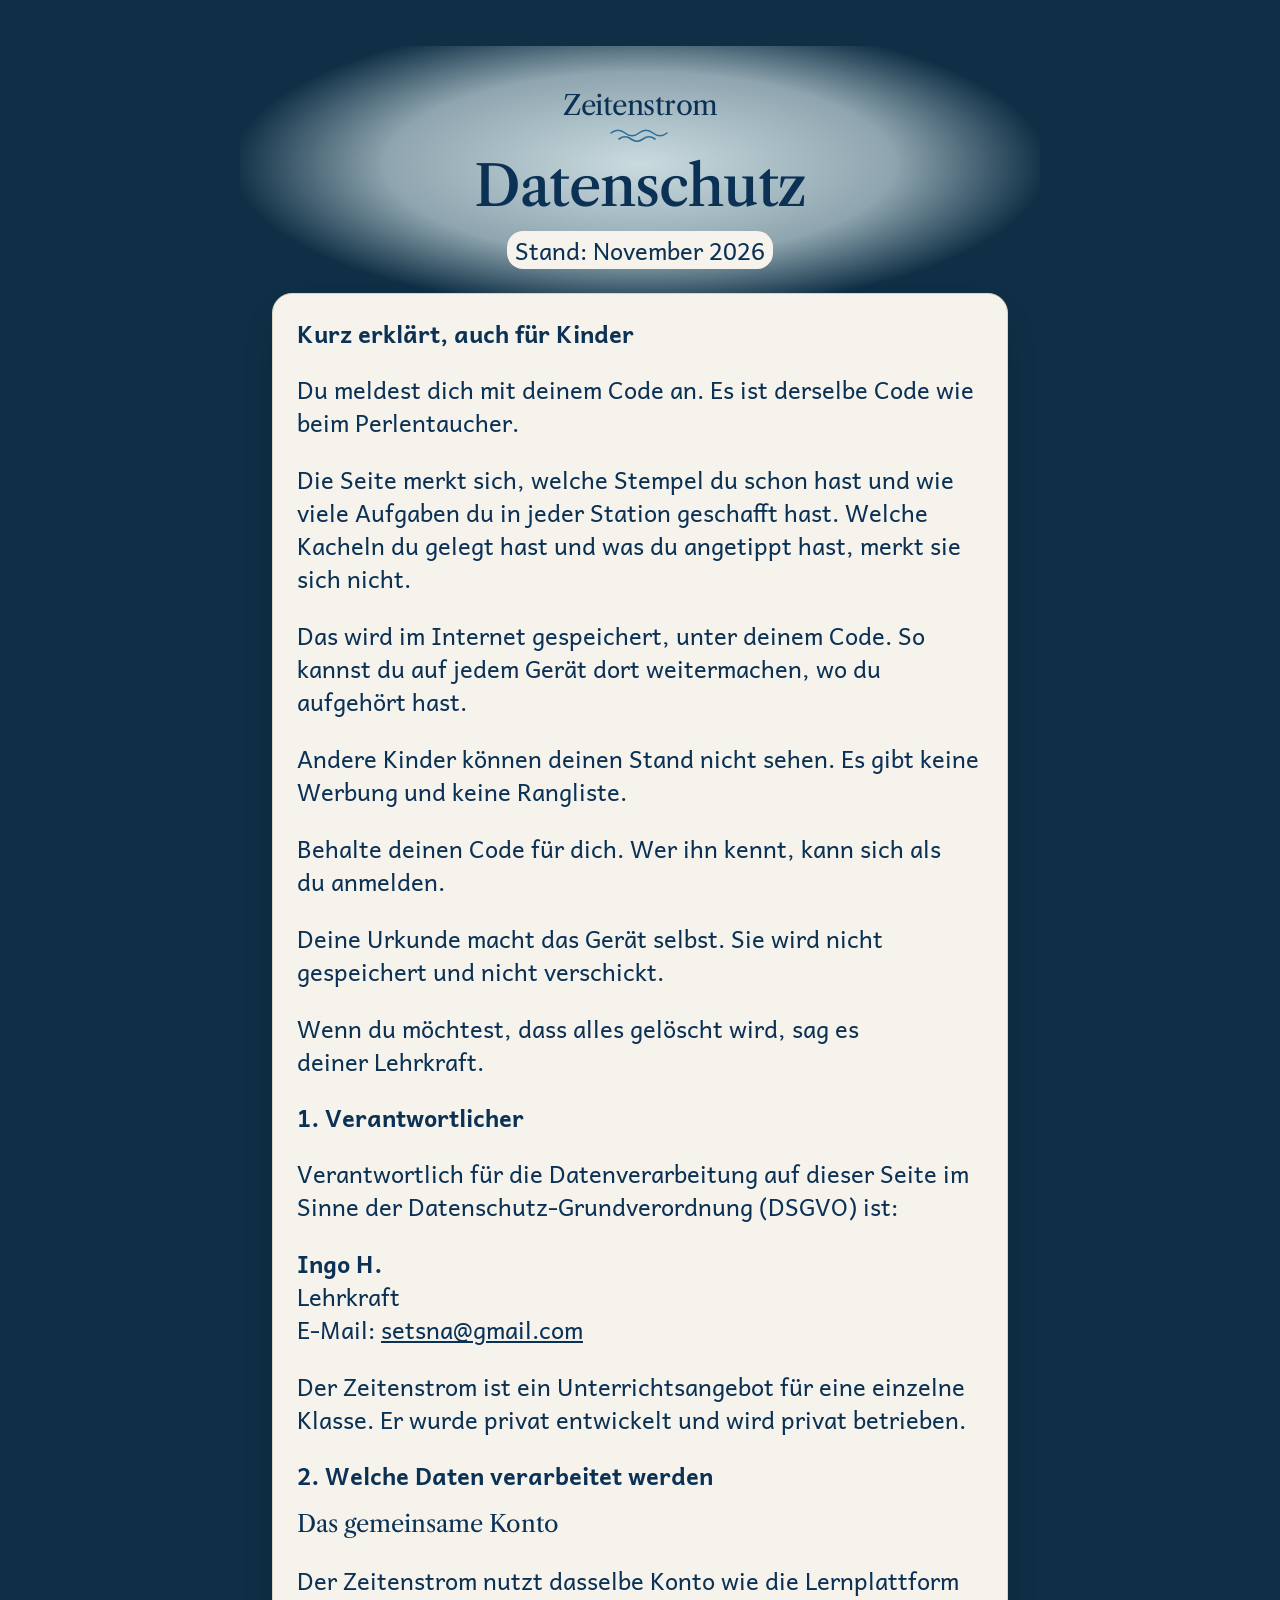
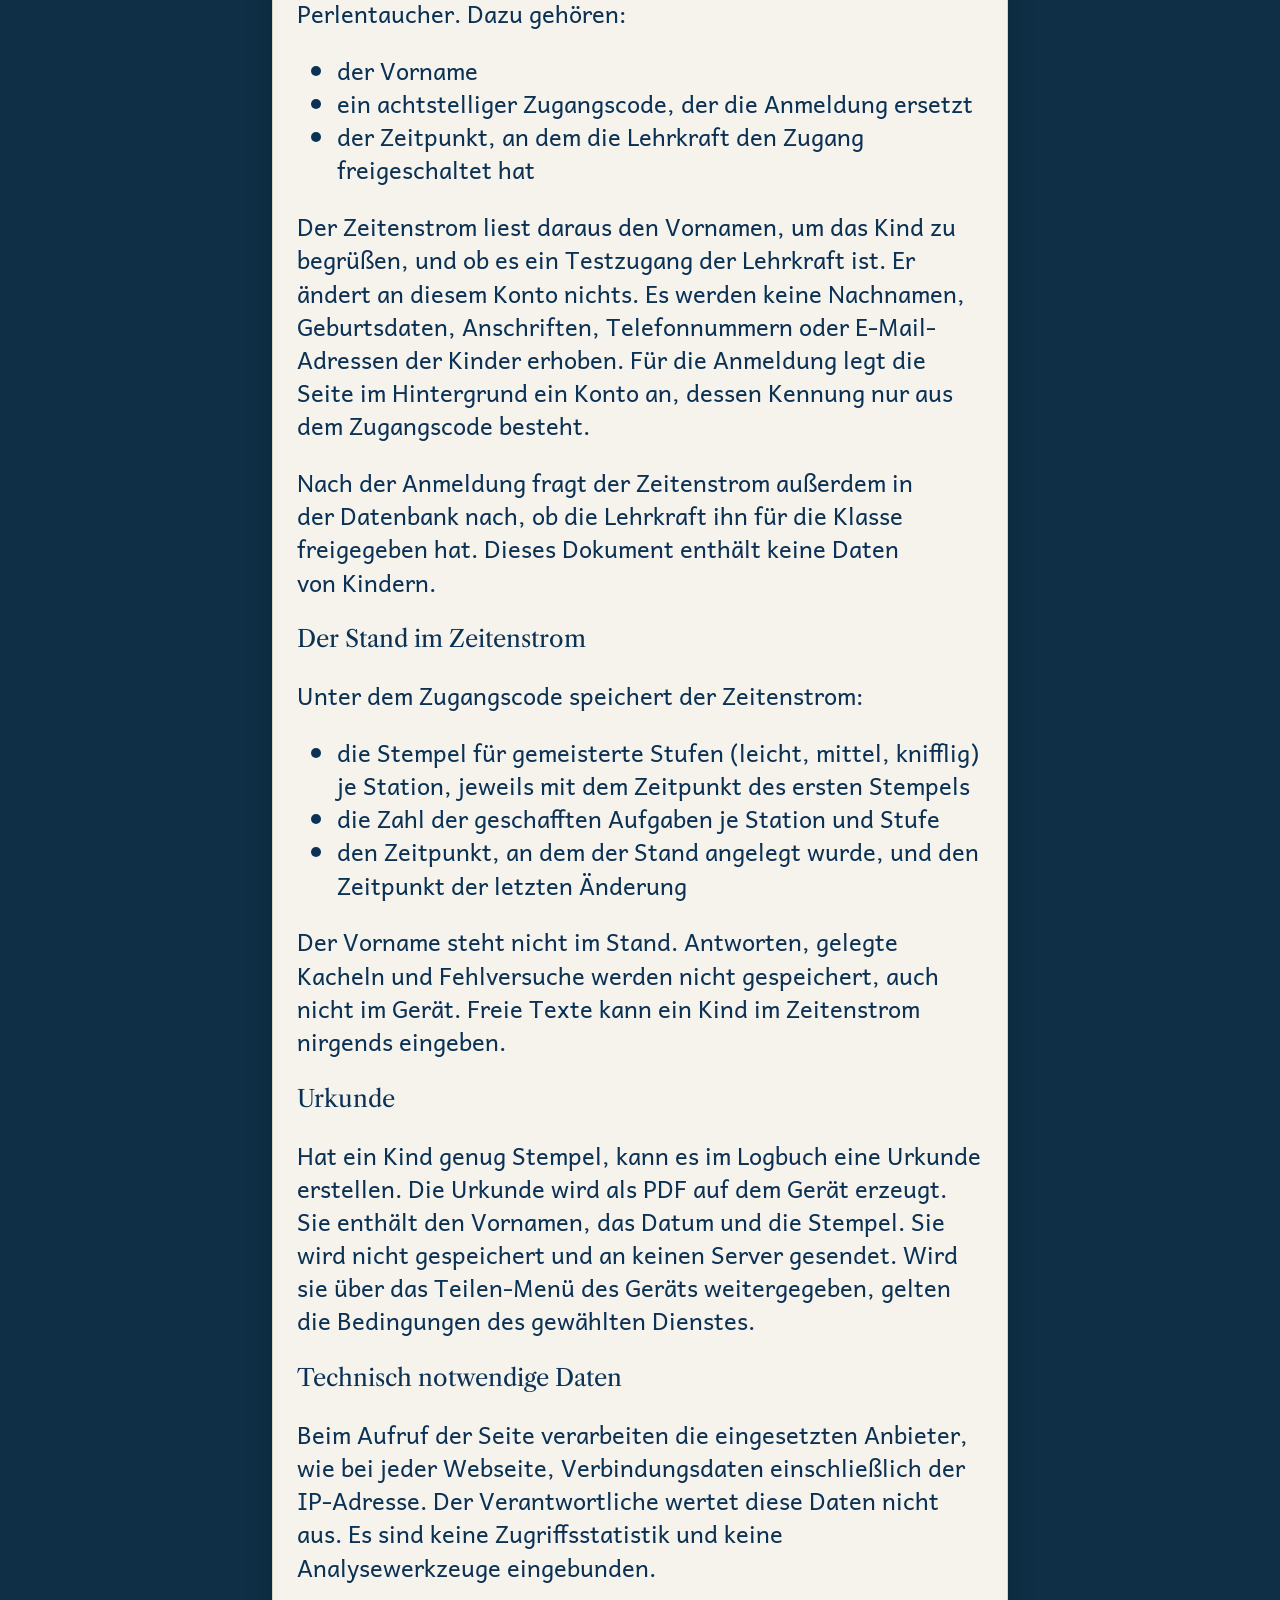
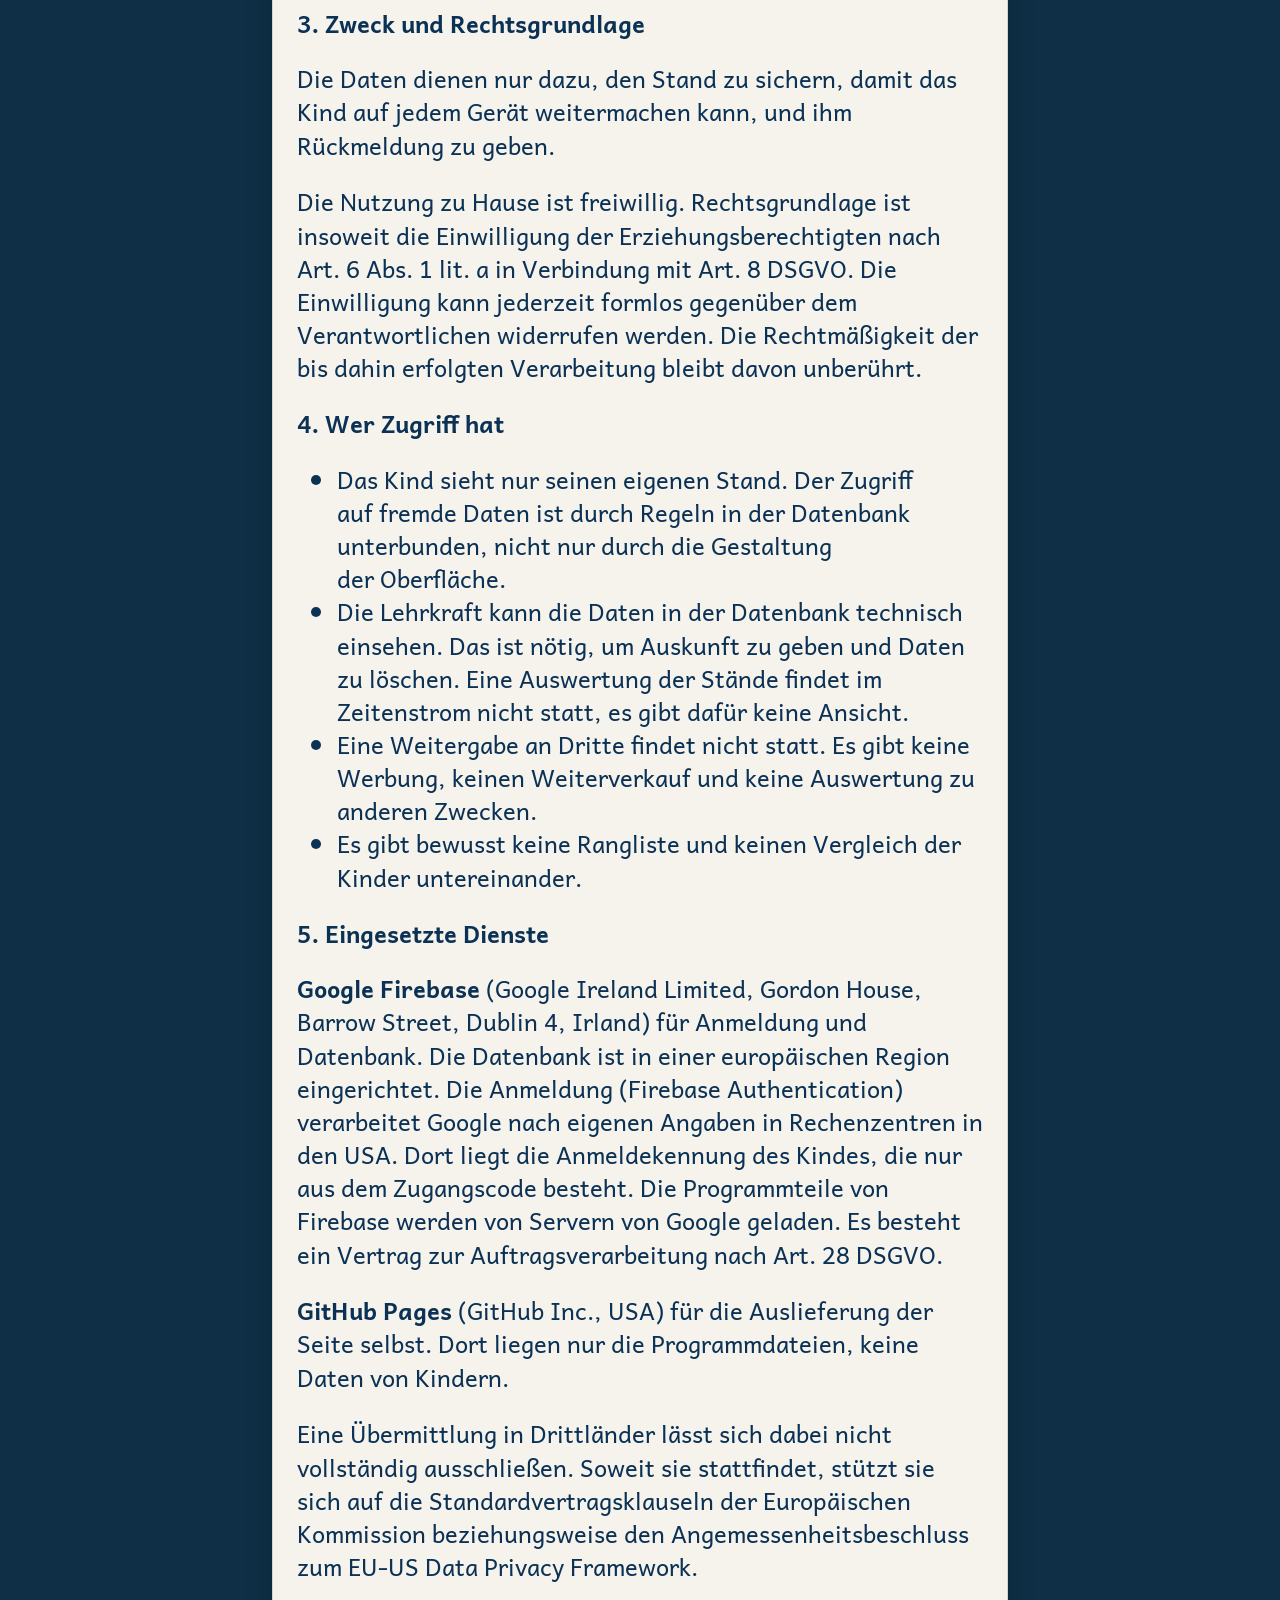
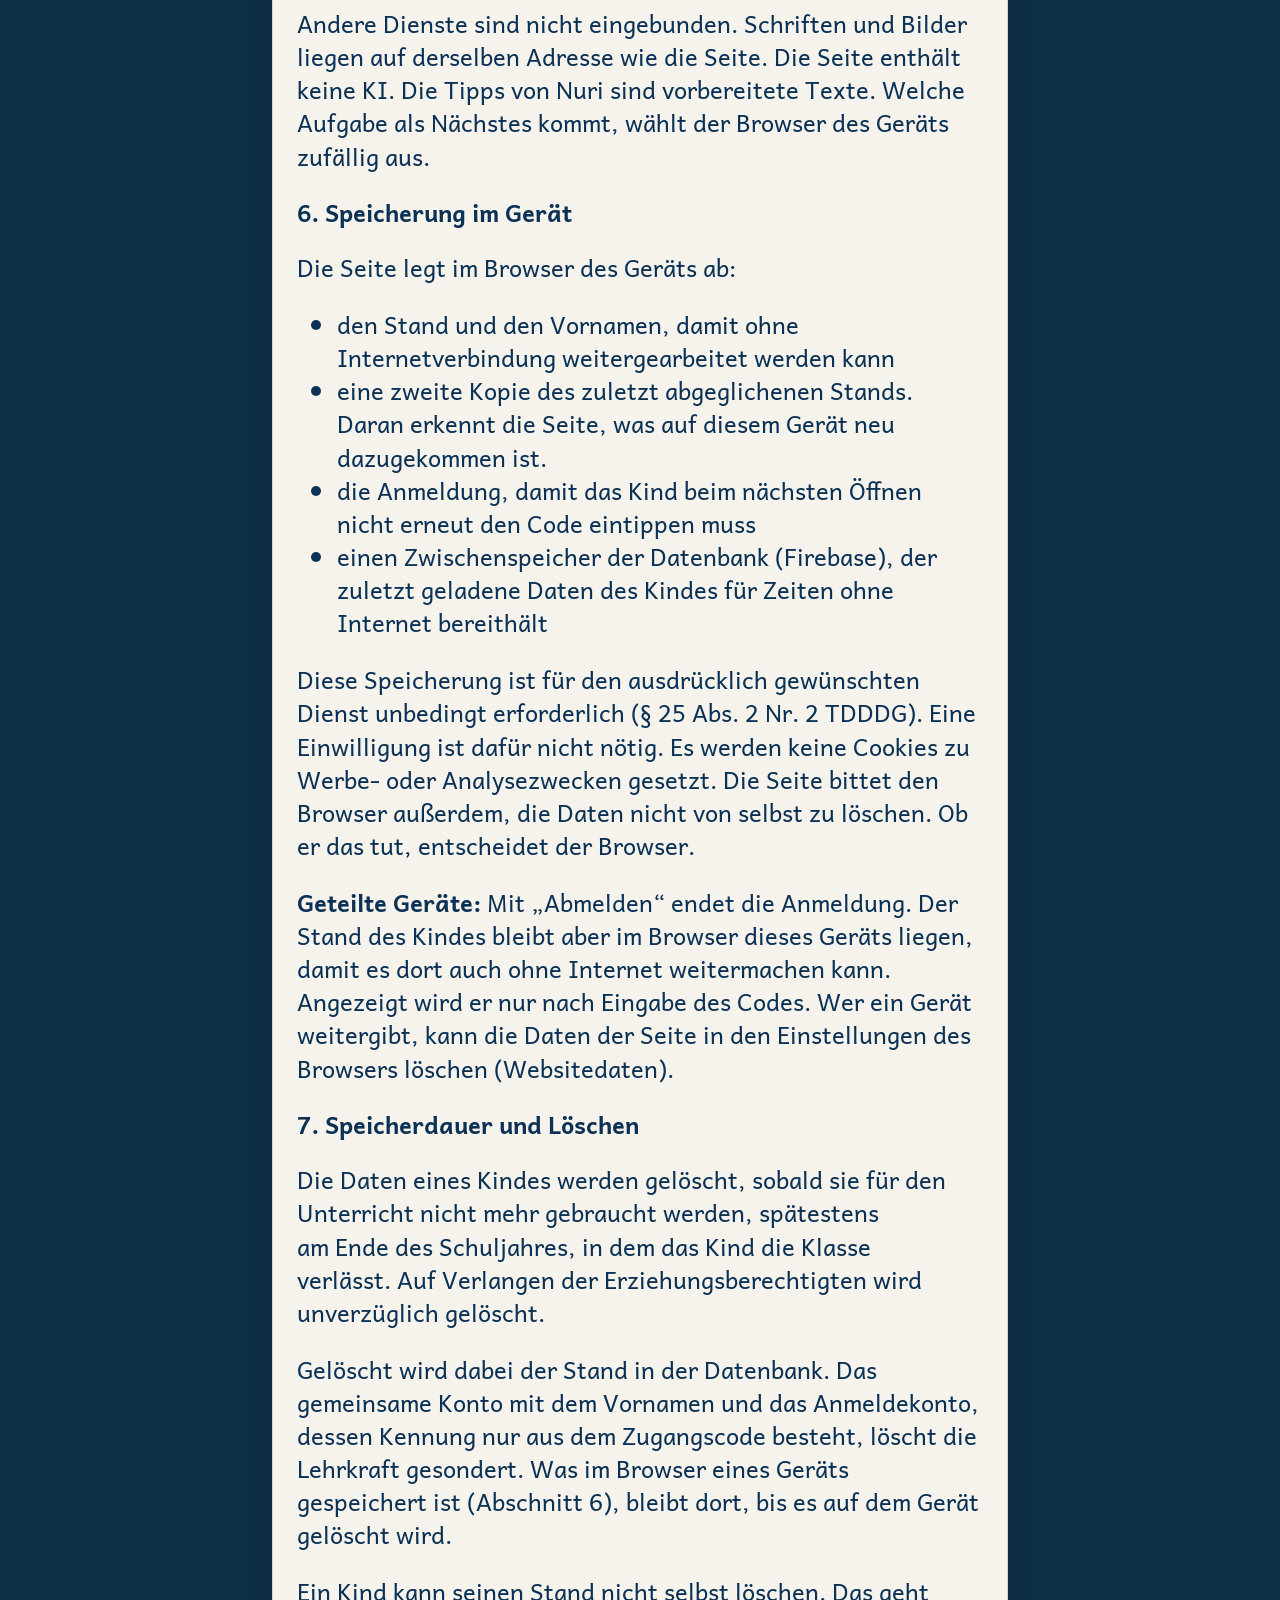
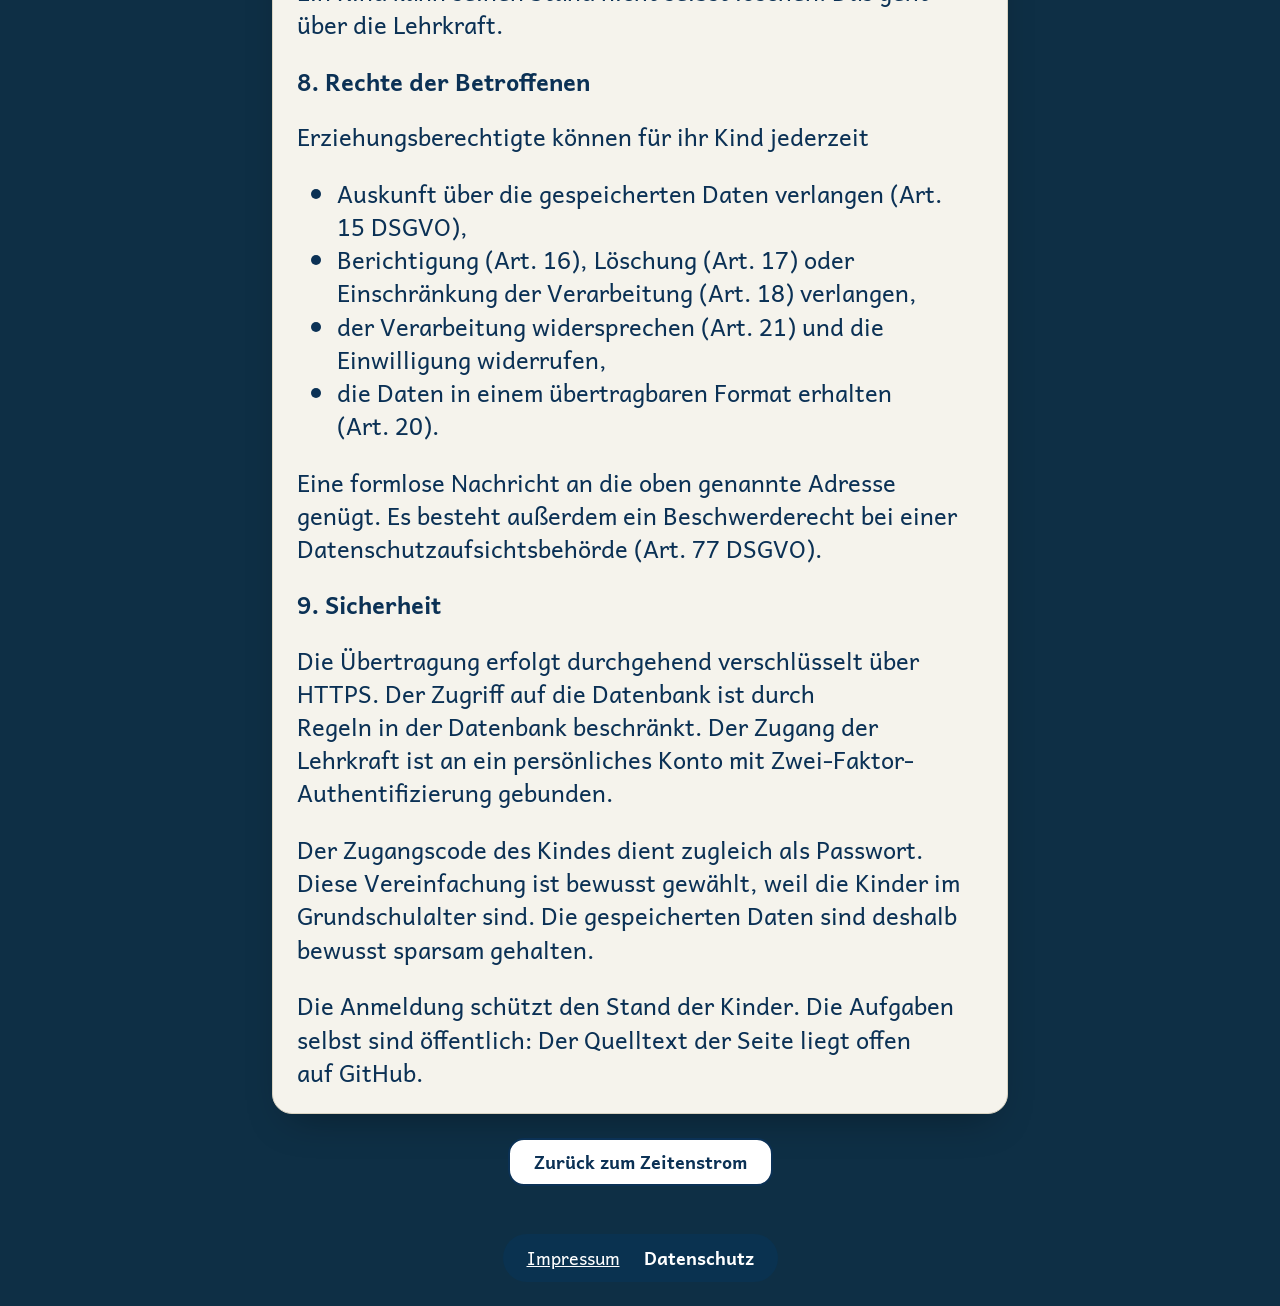
==== commit fad703bb: "Freigabe durch die Lehrkraft: „Bald offen“ statt Stationen, wenn gesperrt (v=17) Nach der Code-Einga" ====
--- a/datenschutz.html
+++ b/datenschutz.html
@@ -8,8 +8,8 @@
   <meta name="robots" content="noindex, nofollow">
   <meta name="theme-color" content="#0e2f45">
   <title>Datenschutz – Zeitenstrom</title>
-  <link rel="stylesheet" href="css/tokens.css?v=12">
-  <link rel="stylesheet" href="css/zeitenstrom.css?v=12">
+  <link rel="stylesheet" href="css/tokens.css?v=17">
+  <link rel="stylesheet" href="css/zeitenstrom.css?v=17">
 </head>
 <body class="text-seite">
   <main class="seite">
@@ -42,7 +42,8 @@
         <li>ein achtstelliger Zugangscode, der die Anmeldung ersetzt</li>
         <li>der Zeitpunkt, an dem die Lehrkraft den Zugang freigeschaltet hat</li>
       </ul>
-      <p>Der Zeitenstrom liest daraus nur den Vornamen, um das Kind zu begrüßen. Er ändert an diesem Konto nichts. Es werden keine Nachnamen, Geburtsdaten, Anschriften, Telefonnummern oder E-Mail-Adressen der Kinder erhoben. Für die Anmeldung legt die Seite im Hintergrund ein Konto an, dessen Kennung nur aus dem Zugangscode besteht.</p>
+      <p>Der Zeitenstrom liest daraus den Vornamen, um das Kind zu begrüßen, und ob es ein Testzugang der Lehrkraft ist. Er ändert an diesem Konto nichts. Es werden keine Nachnamen, Geburtsdaten, Anschriften, Telefonnummern oder E-Mail-Adressen der Kinder erhoben. Für die Anmeldung legt die Seite im Hintergrund ein Konto an, dessen Kennung nur aus dem Zugangscode besteht.</p>
+      <p>Nach der Anmeldung fragt der Zeitenstrom außerdem in der Datenbank nach, ob die Lehrkraft ihn für die Klasse freigegeben hat. Dieses Dokument enthält keine Daten von Kindern.</p>
 
       <h3>Der Stand im Zeitenstrom</h3>
       <p>Unter dem Zugangscode speichert der Zeitenstrom:</p>
--- a/css/tokens.css
+++ b/css/tokens.css
@@ -37,13 +37,6 @@
   --glas-schatten: rgba(0, 0, 0, 0.36);
   --nebel: rgba(10, 52, 84, 0.7);
 
-  /* Inhaltsfarben für Kugeln und Felder: gedämpft, gut unterscheidbar, jede mit eigenem Muster
-     (blau Streifen, rot Punkte, gelb glatt, grün Karo). Nie nur über die Farbe unterscheiden. */
-  --kugel-blau: #2f5f8f;
-  --kugel-rot: #b4553b;
-  --kugel-gelb: #d1a23a;
-  --kugel-gruen: #3e8a72;
-  --muster-hell: rgba(255, 255, 255, 0.55);
 
   /* Schriften */
   --schrift-name: 'Libre Caslon Text', Georgia, 'Times New Roman', serif;
--- a/css/zeitenstrom.css
+++ b/css/zeitenstrom.css
@@ -74,7 +74,6 @@
   85% { opacity: 0.7; }
   100% { transform: translate3d(-6px, -100vh, 0); opacity: 0; }
 }
-.ruht .licht, .ruht .blasen span { animation-play-state: paused; }
 
 /* ---------- Seite ---------- */
 .seite { max-width: 80rem; margin: 0 auto; padding: calc(96 * var(--s)) var(--a-m) var(--a-l); outline: none; }
@@ -166,7 +165,7 @@
 }
 /* Querformat: alle fünf nebeneinander, ohne Scrollen (Lernlagune: Querformat-ohne-Scrollen) */
 @media (orientation: landscape) and (min-width: 820px) {
-  .stationen { --spalten: 5; max-width: 80rem; }
+  .stationen { --spalten: 6; max-width: 84rem; }
 }
 .stationen > li { display: flex; flex: 0 1 calc((100% - (var(--spalten) - 1) * var(--luecke)) / var(--spalten) - 1px); min-width: 0; }
 @media (max-width: 560px) {
@@ -191,7 +190,7 @@
 .station__name { display: block; margin: 0; font-family: var(--schrift-name); font-weight: 400; font-size: max(1.375rem, calc(40 * var(--s)));
   font-size: clamp(min(1.25rem, 17cqi), 17cqi, 2.5rem);   /* richtet sich nach der Kartenbreite (Container), ältere Browser nehmen die Zeile davor */
   max-width: 100%; hyphens: auto; overflow-wrap: anywhere; line-height: 1.3; text-shadow: 0 1px 3px rgba(4, 30, 50, 0.55); }
-.station__kurz { display: block; font-size: var(--gr-klein); line-height: 1.3; }
+.station__kurz { display: block; font-size: var(--gr-klein); line-height: 1.3; text-shadow: 0 1px 3px rgba(4, 30, 50, 0.65); }
 /* Live-Station: ganzes Fenster ist der Knopf. Getöntes Glas (0.62 oben), damit kleine weiße Schrift AA erreicht. */
 .station--live {
   cursor: pointer;
@@ -207,23 +206,13 @@
 .station__linie { width: 60%; height: 1px; margin: calc(14 * var(--s)) auto; background: linear-gradient(90deg, transparent, rgba(255, 255, 255, 0.7), transparent); position: relative; }
 .station__linie::after { content: ''; position: absolute; left: 50%; top: 50%; width: 6px; height: 6px; margin: -3px 0 0 -3px; border-radius: 50%; background: var(--weiss); box-shadow: 0 0 8px rgba(255, 255, 255, 0.8); }
 .station p { margin: 0; font-size: var(--gr-klein); line-height: 1.3; text-shadow: 0 1px 3px rgba(4, 30, 50, 0.55); }
-.station__bild { width: calc(120 * var(--s)); min-width: 4.5rem; height: auto; margin: auto 0 calc(10 * var(--s)); padding-top: calc(18 * var(--s)); }
 .station__bald { margin-top: var(--a-s) !important; font-size: var(--gr-label); opacity: 0.92; display: inline-flex; align-items: center; gap: 0.4em; }
 .schloss { width: 1em; height: 1em; fill: none; stroke: currentColor; stroke-width: 1.6; stroke-linecap: round; stroke-linejoin: round; }
 
-/* Stationsbilder (Code-Grafik, nur Zierde): Inhaltsfarben gedämpft, mit Muster */
-.sym { fill: none; stroke: rgba(255, 255, 255, 0.92); stroke-width: 2.4; stroke-linecap: round; stroke-linejoin: round; }
-.sym .sym-strom { stroke: rgba(205, 236, 245, 0.95); stroke-width: 2.6; }
-.sym .sym-strom--pfeil { stroke-width: 2.6; }
-.sym .sym-punkt { fill: var(--weiss); stroke: none; }
-.sym .sym-punkt--hohl { fill: none; stroke: var(--weiss); stroke-width: 2; }
-.sym .sym-kachel { fill: var(--papier); stroke: rgba(255, 255, 255, 0.95); stroke-width: 1.4; }
-.sym .sym-text { fill: var(--navy); stroke: none; font-family: var(--schrift-text); font-size: 11px; font-weight: 700; text-anchor: middle; }
-.sym .sym-zeile { stroke: rgba(255, 255, 255, 0.85); stroke-width: 2.4; }
-.sym .sym-plus { stroke: var(--weiss); stroke-width: 2.2; }
-.sym .sym-lupe { stroke: var(--weiss); stroke-width: 3; fill: rgba(200, 236, 255, 0.18); }
-.sym .sym-lupe--griff { stroke-width: 5; }
-.sym .sym-frage { stroke: rgba(255, 255, 255, 0.95); stroke-width: 3; }
+/* ---------- Plattform gesperrt („Bald offen“, Lehrerbereich des Perlentauchers, 21.11.2026) ---------- */
+.zu h2 { display: flex; align-items: center; gap: 0.45em; }
+.zu h2 .schloss { flex: none; width: 0.9em; height: 0.9em; }
+
 
 /* ---------- Erwachsenenbereich ---------- */
 .erwachsene summary { cursor: pointer; min-height: var(--tippen); display: flex; align-items: center; list-style-position: inside; }
@@ -261,43 +250,7 @@
   .blasen { display: none; }
 }
 
-/* ---------- Fühlkiste (js/kiste.js): Holz, gedämpft ---------- */
-.kiste { display: block; width: 100%; max-width: 30rem; height: auto; margin: 0 auto; }
-.kiste__rueck { fill: #7a5536; stroke: #5c3e26; stroke-width: 2; }
-.kiste__innen { fill: #3f2a1a; }
-.kiste__kante { stroke: #a77b52; stroke-width: 10; stroke-linecap: round; }
-.kiste__deckel { fill: #8a6140; stroke: #5c3e26; stroke-width: 2; }
-.kiste__loch { fill: #24170e; }
-.kiste__tuch { fill: none; stroke: #c9b79a; stroke-width: 3; stroke-linecap: round; }
-.kugel__grund.k-blau { fill: var(--kugel-blau); }
-.kugel__grund.k-rot { fill: var(--kugel-rot); }
-.kugel__grund.k-gelb { fill: var(--kugel-gelb); }
-.kugel__grund.k-gruen { fill: var(--kugel-gruen); }
-.kugel__muster.m-streifen { fill: url(#m-streifen); }
-.kugel__muster.m-punkte { fill: url(#m-punkte); }
-.kugel__muster.m-karo { fill: url(#m-karo); }
-.kugel__glanz { fill: rgba(255, 255, 255, 0.35); }
-.kugel__rand { fill: none; stroke: rgba(20, 12, 6, 0.55); stroke-width: 1.5; }
-.kugel__zahl { font: 700 16px var(--schrift-text); text-anchor: middle; fill: #fff; stroke: rgba(10, 30, 45, 0.85); stroke-width: 3; paint-order: stroke; }
-.kugel--blass { opacity: 0.28; transition: opacity var(--dauer) var(--kurve); }
-.kugel--leer { fill: rgba(255, 255, 255, 0.06); stroke: rgba(255, 255, 255, 0.55); stroke-width: 2; stroke-dasharray: 5 5; }
-
-/* ---------- Säulendiagramm (js/saeulen.js) ---------- */
-.saeulen { display: block; width: 100%; max-width: 32rem; height: auto; margin: 0 auto; }
-.saeulen__achse { stroke: var(--navy); stroke-width: 2; }
-.saeulen__gitter { stroke: rgba(11, 49, 85, 0.18); stroke-width: 1; }
-.saeulen__tick, .saeulen__name, .saeulen__wert { font-family: var(--schrift-text); font-weight: 400; fill: var(--navy); }   /* Größe setzt js/saeulen.js */
-.saeulen__tick { text-anchor: end; }
-.saeulen__name, .saeulen__wert { text-anchor: middle; }
-.saeulen__wert { font-weight: 700; }
-.saeulen__balken.k-blau { fill: var(--kugel-blau); } .saeulen__balken.k-rot { fill: var(--kugel-rot); }
-.saeulen__balken.k-gelb { fill: var(--kugel-gelb); } .saeulen__balken.k-gruen { fill: var(--kugel-gruen); }
-.saeulen__balken.k-neutral { fill: var(--welle); }
-.saeulen__muster.m-streifen { fill: url(#m-streifen); } .saeulen__muster.m-punkte { fill: url(#m-punkte); } .saeulen__muster.m-karo { fill: url(#m-karo); }
-.saeulen__schatten { fill: rgba(11, 49, 85, 0.16); stroke: rgba(11, 49, 85, 0.45); stroke-width: 1.5; stroke-dasharray: 4 3; }
-.haeufigkeiten { border-collapse: collapse; margin: var(--a-s) auto 0; font-size: var(--gr-klein); }
-.haeufigkeiten caption { font-weight: 700; padding-bottom: var(--a-xs); }
-.haeufigkeiten th, .haeufigkeiten td { border: 1px solid var(--papier-linie); padding: 0.25rem 0.75rem; text-align: center; }
+
 
 /* Erwachsenenbereich: Liste der Stationen, Tabelle Prinzip und Umsetzung */
 .erwachsene__liste { padding-left: 1.2em; }
@@ -330,7 +283,7 @@
 }
 details[open] > summary::after { transform: translateY(25%) rotate(-135deg); }
 .erwachsene summary, .so-gehts summary, .am-tisch summary { gap: var(--a-m); }
-.erwachsene h3 { font-family: var(--schrift-text); font-weight: 700; font-size: var(--gr-label); margin: var(--a-l) 0 var(--a-xs); }
+.erwachsene h3 { font-family: var(--schrift-text); font-weight: 700; font-size: var(--gr-text); margin: var(--a-l) 0 var(--a-xs); }
 /* A5: Tafel und Beamer (1920 × 1080) und große Bildschirme: alles eine Stufe größer, die Seite nutzt die Fläche.
    Grundschrift 125 %: Alle rem-Größen (Schrift, Seite, Bühne, Rad) wachsen mit. --s darf bis 1,3 px wachsen,
    bleibt aber an die Fensterhöhe gebunden (Ingos breiter, flacher Monitor). Der Layout-Test prüft 1920 × 1080 und 3280 × 1115. */
@@ -364,3 +317,20 @@
 .erwachsene:not([open]) > summary h2 { font-family: var(--schrift-text); font-size: 1rem; font-weight: 700; color: inherit; }
 .erwachsene:not([open]) > summary::after { order: -1; margin-left: 0; transform: rotate(-45deg); }
 .erwachsene:not([open]) > summary:focus-visible { outline-color: var(--weiss); box-shadow: 0 0 0 2px var(--navy); border-radius: 999px; }
+
+
+/* ---------- Design-Review 16.11.2026 (Impeccable) ---------- */
+/* Startseite: Nuri begrüßt neben dem Namen */
+.begruessung { display: flex; align-items: center; justify-content: center; gap: var(--a-m); margin-top: var(--a-s); }
+.begruessung h1 { margin: 0; }
+.begruessung__satz { margin: var(--a-xs) 0 0; font-size: var(--gr-text); }
+.nuri.nuri--start { width: clamp(4.5rem, calc(120 * var(--s)), 7.5rem); margin: 0; flex: none; }
+/* Futur als eigener, kleinerer Abschnitt unter den Stationen für Klasse 3 */
+.zusatz { margin-top: calc(40 * var(--s)); text-align: center; }
+.zusatz__titel { margin: 0 0 var(--a-s); font-family: var(--schrift-text); font-size: var(--gr-label); font-weight: 700; color: var(--weiss); text-shadow: 0 1px 3px rgba(4, 30, 50, 0.65); }
+.stationen--zusatz { margin-top: 0; --spalten: 1; max-width: 16rem; }
+.station__name { hyphens: manual; }
+/* Stationsbild: gemaltes Motiv im Fenster, trägt die Wahl (Lernlagune: „Das Bild im Fenster trägt die Wahl“) */
+.station__foto { display: block; width: min(78%, 11rem); height: auto; aspect-ratio: 1; margin: auto 0 calc(10 * var(--s)); padding: 0;
+  object-fit: cover; border-radius: calc(36 * var(--s)); box-shadow: 0 10px 22px -10px rgba(3, 20, 35, 0.55), 0 0 0 2px rgba(255, 255, 255, 0.55); }
+.station picture { display: contents; }
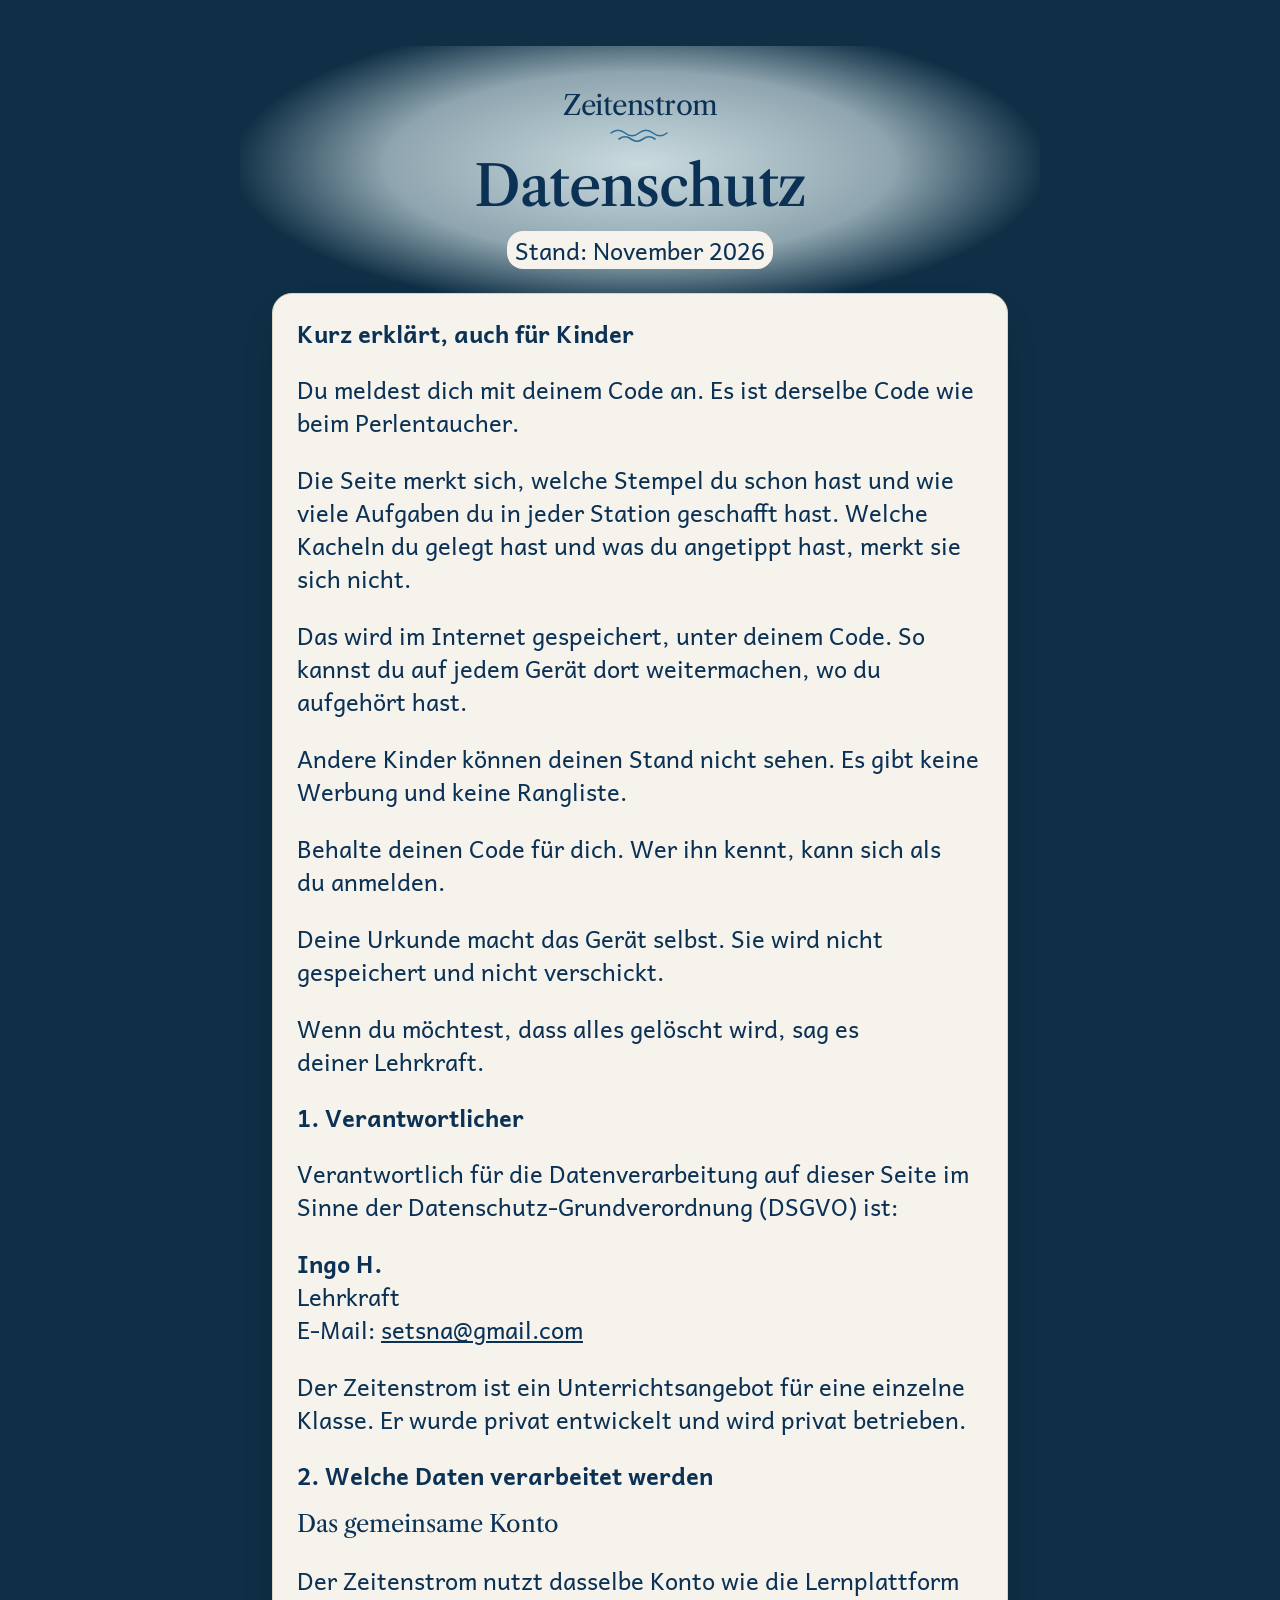
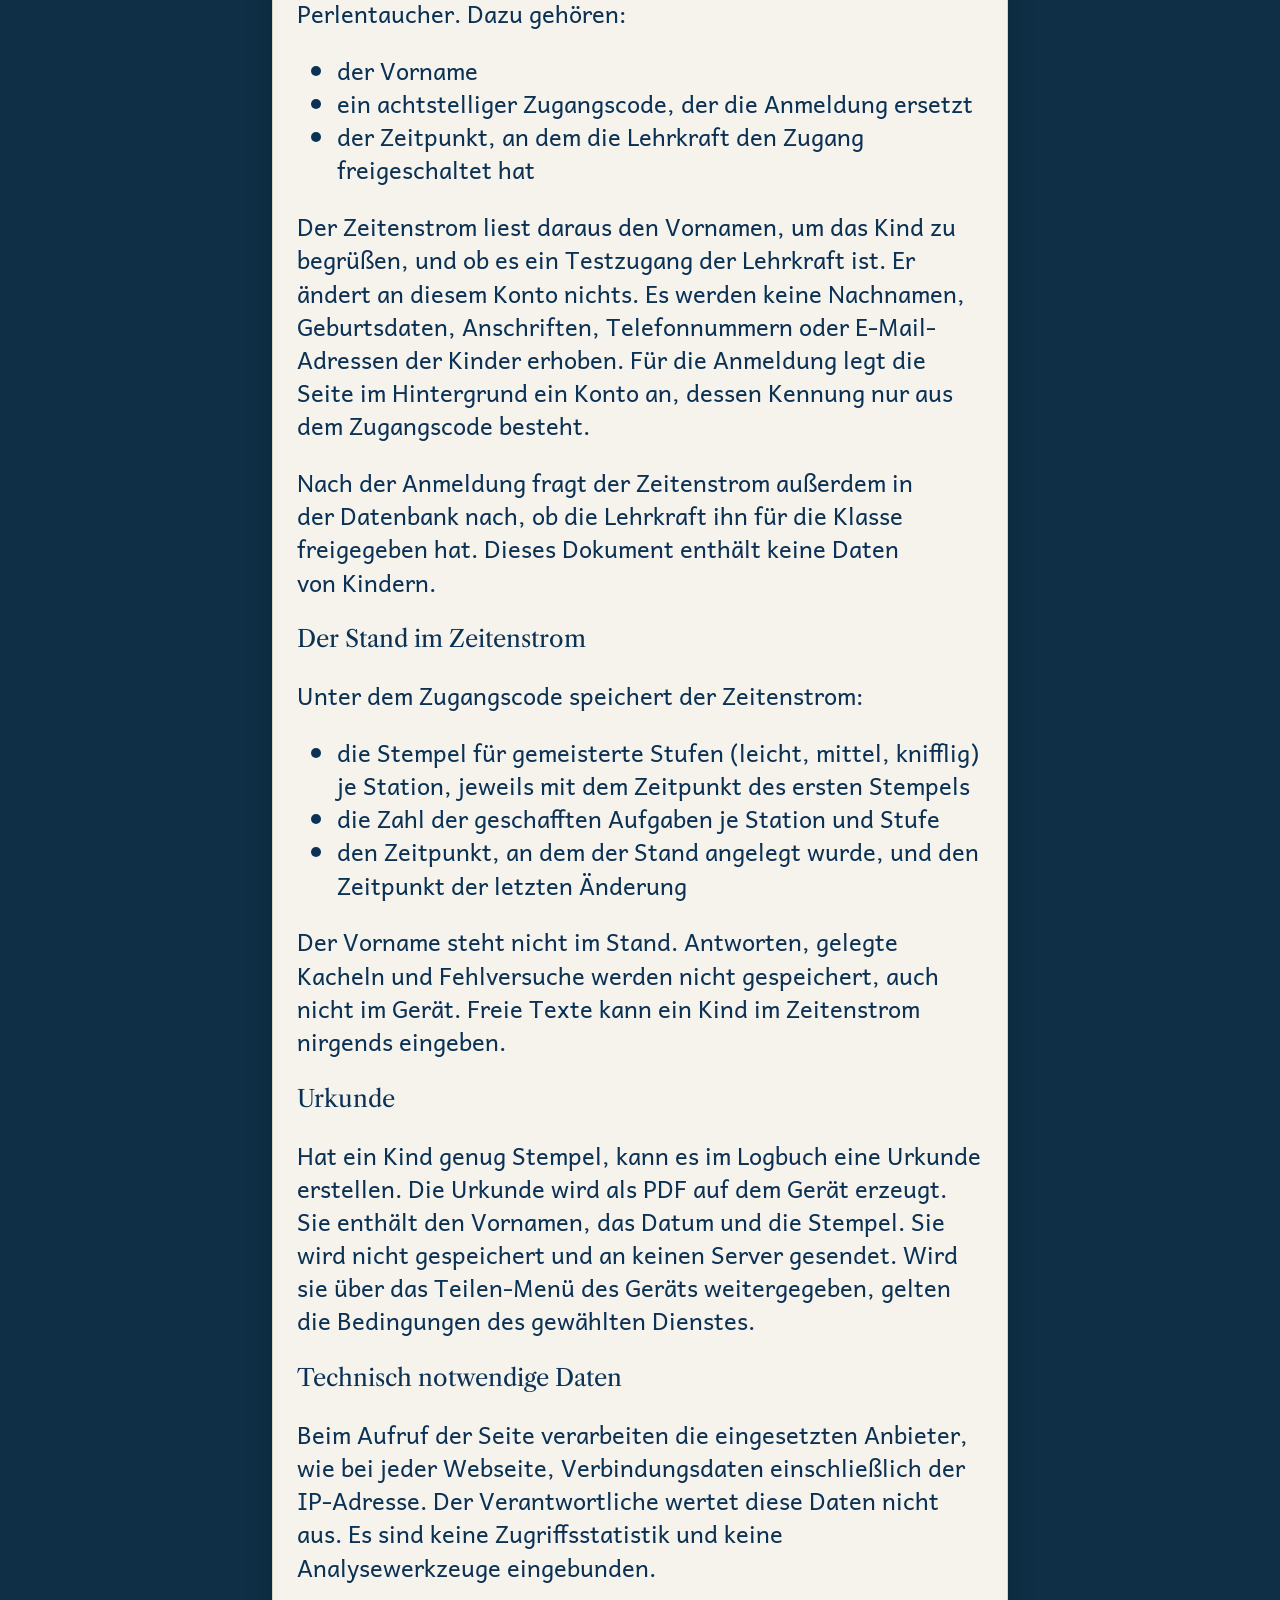
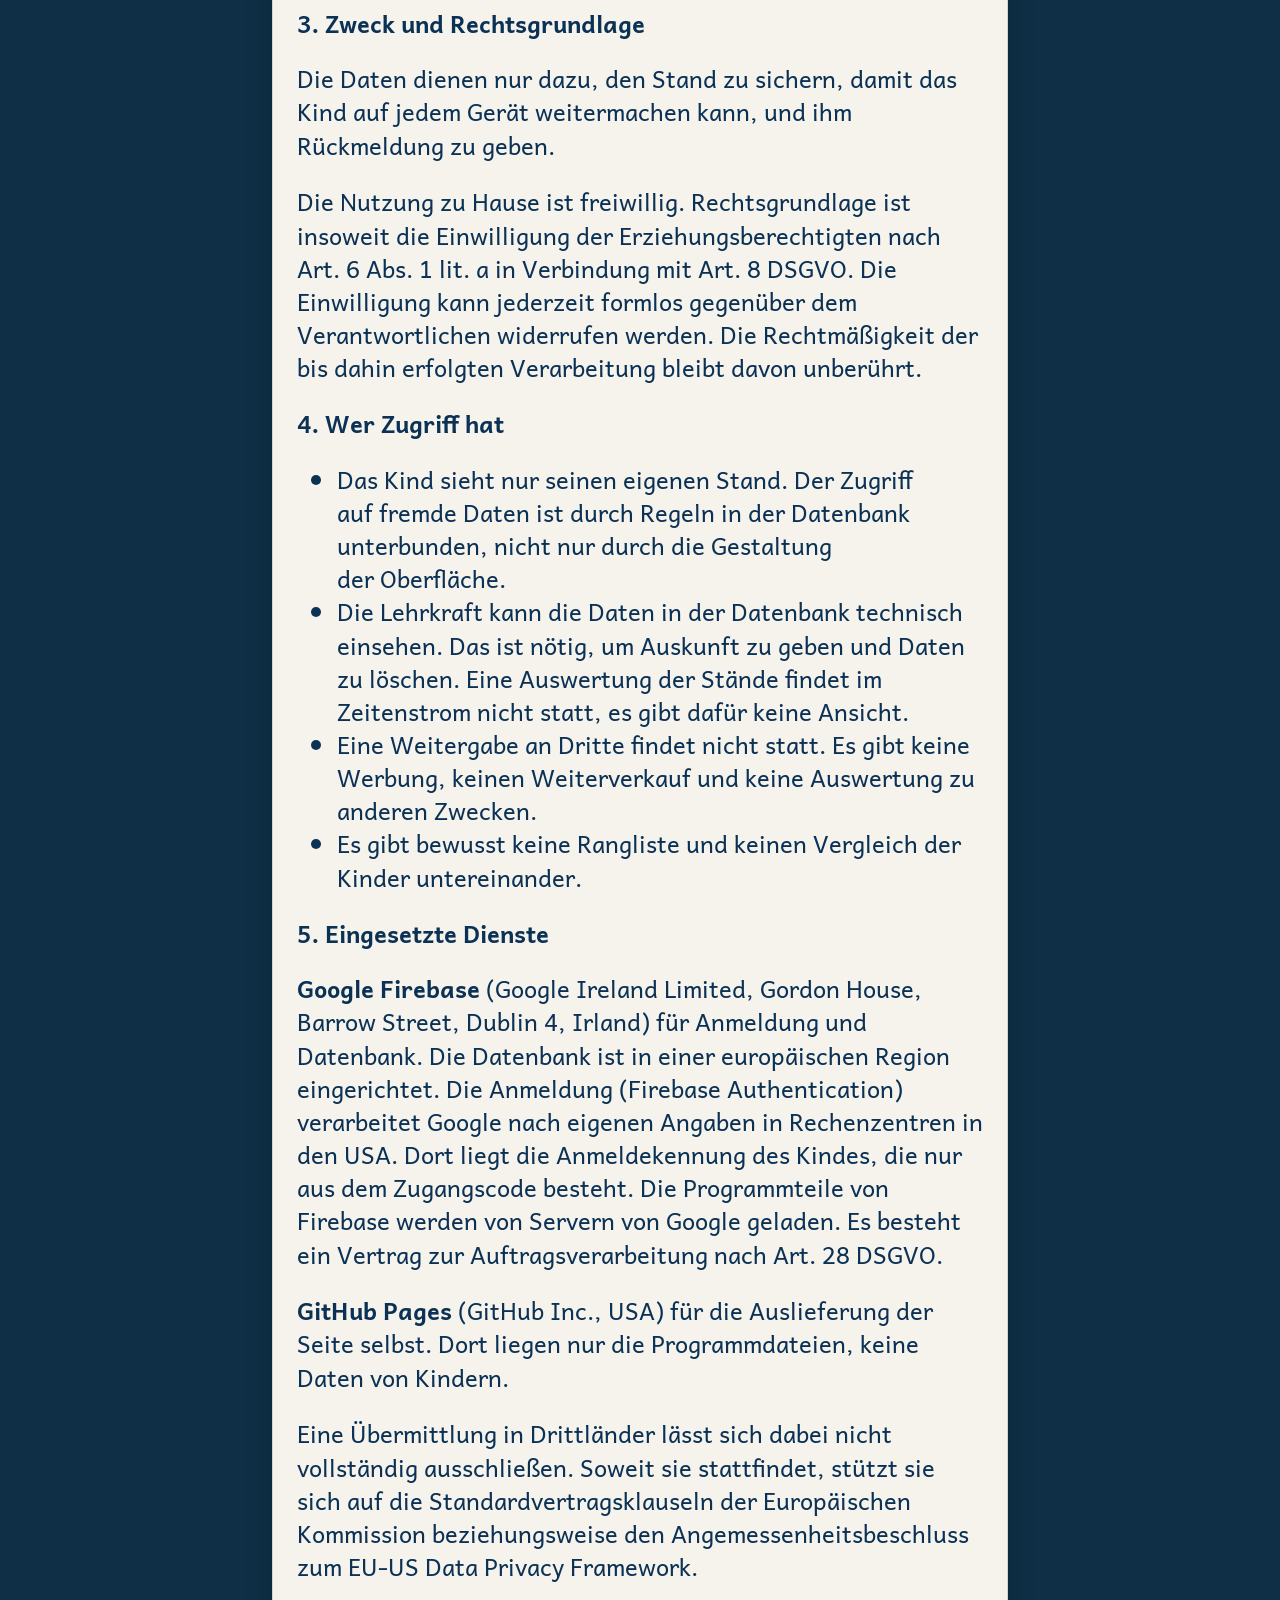
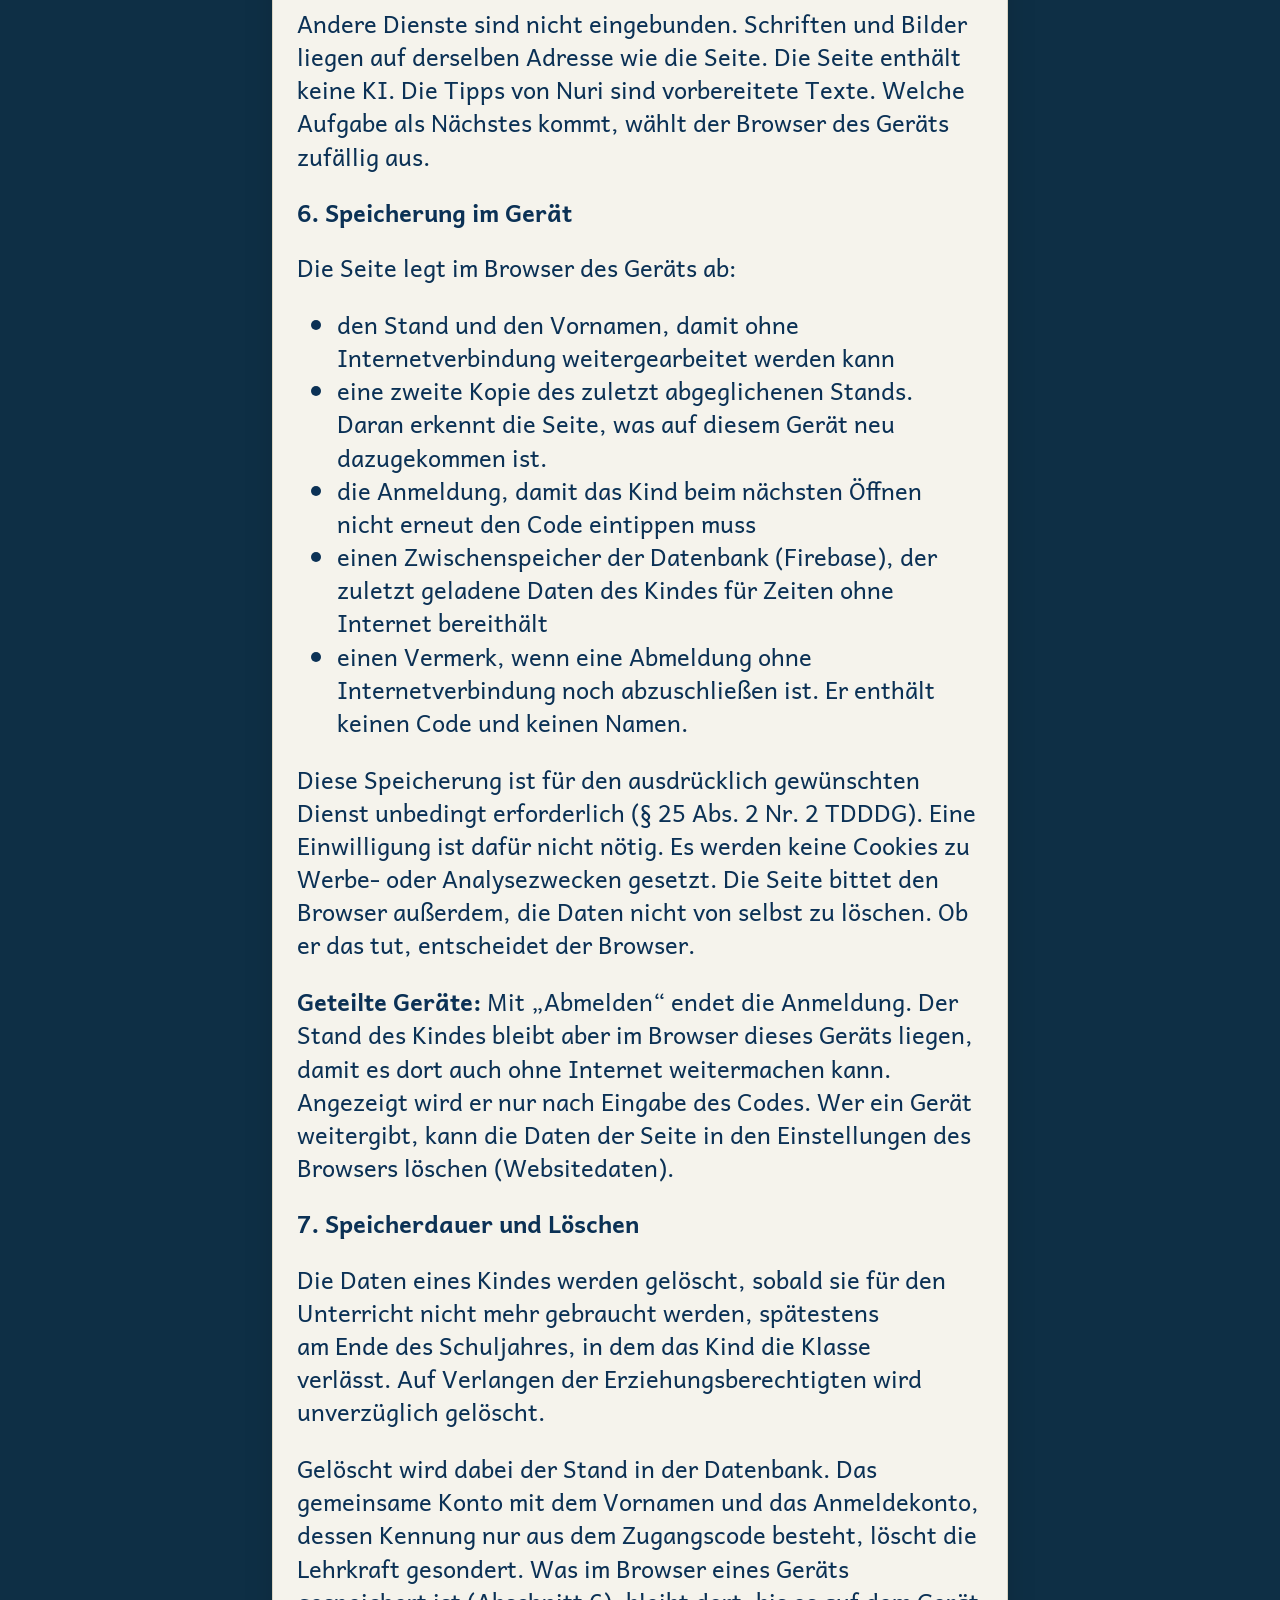
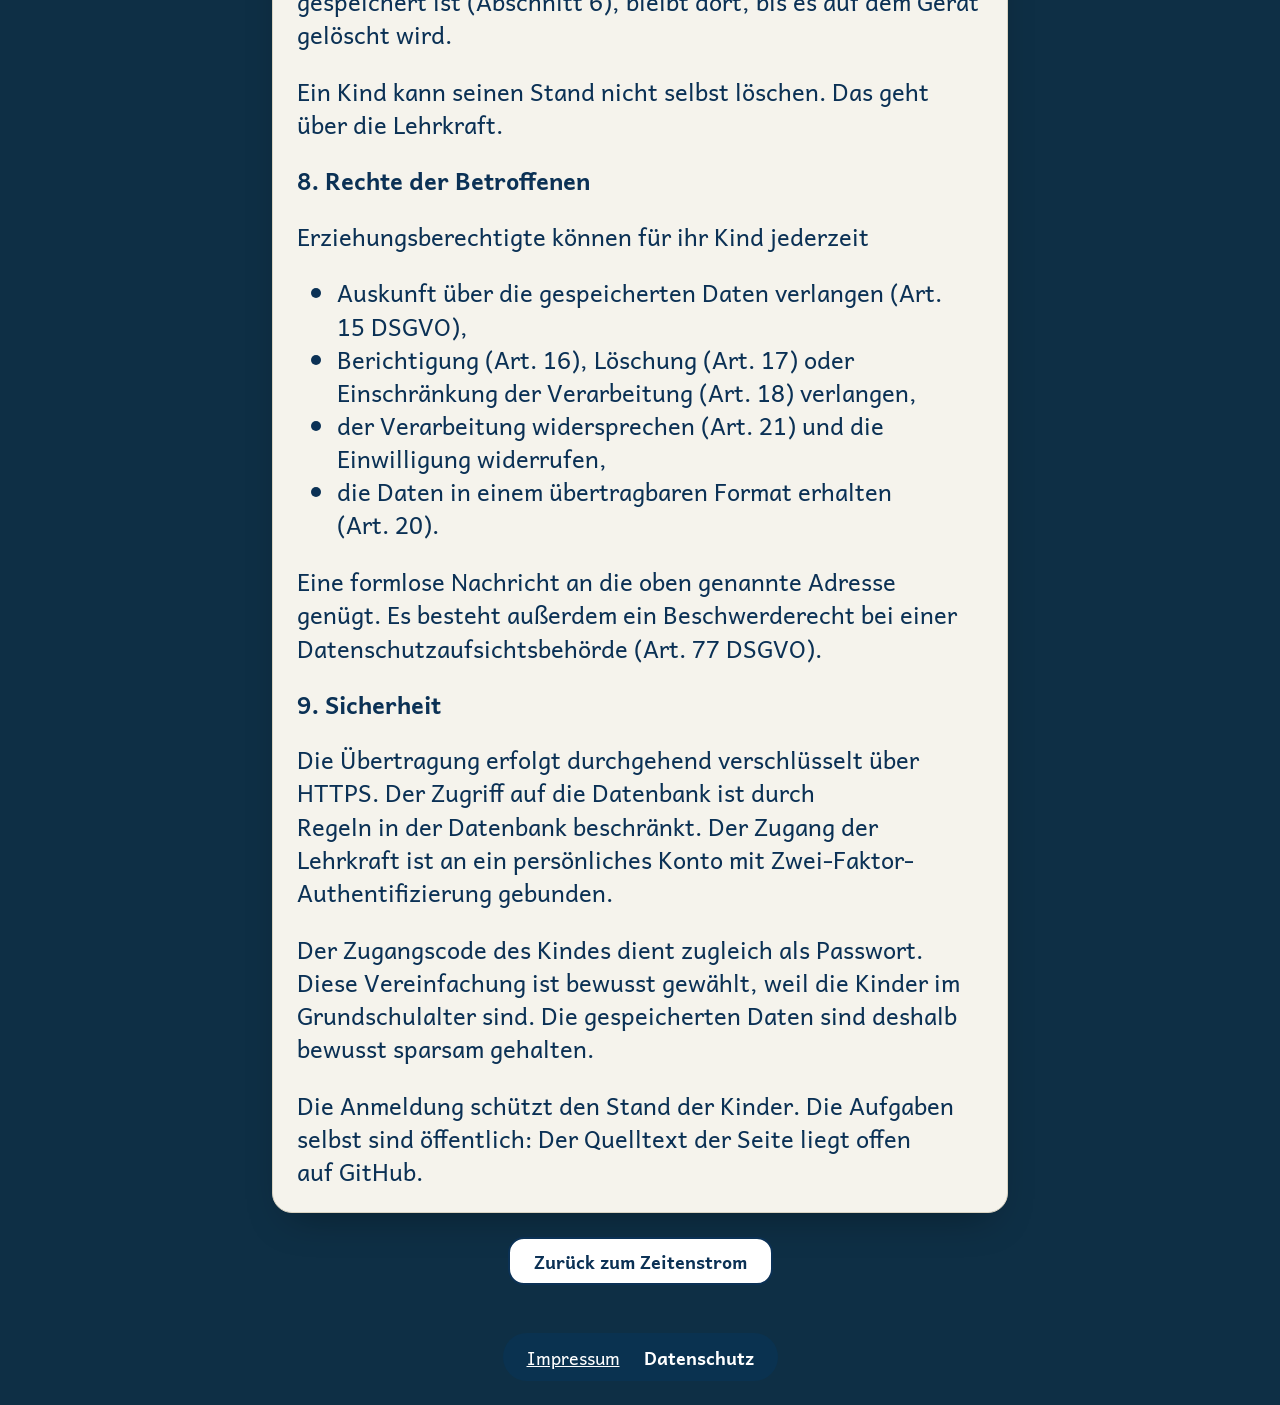
==== commit ddb25fdb: "Abmelden gilt auch, wenn Firebase nicht geladen wurde: Vermerk auf dem Gerät (v=19) Kam Firebase in " ====
--- a/datenschutz.html
+++ b/datenschutz.html
@@ -8,8 +8,8 @@
   <meta name="robots" content="noindex, nofollow">
   <meta name="theme-color" content="#0e2f45">
   <title>Datenschutz – Zeitenstrom</title>
-  <link rel="stylesheet" href="css/tokens.css?v=17">
-  <link rel="stylesheet" href="css/zeitenstrom.css?v=17">
+  <link rel="stylesheet" href="css/tokens.css?v=19">
+  <link rel="stylesheet" href="css/zeitenstrom.css?v=19">
 </head>
 <body class="text-seite">
   <main class="seite">
@@ -85,6 +85,7 @@
         <li>eine zweite Kopie des zuletzt abgeglichenen Stands. Daran erkennt die Seite, was auf diesem Gerät neu dazugekommen ist.</li>
         <li>die Anmeldung, damit das Kind beim nächsten Öffnen nicht erneut den Code eintippen muss</li>
         <li>einen Zwischenspeicher der Datenbank (Firebase), der zuletzt geladene Daten des Kindes für Zeiten ohne Internet bereithält</li>
+        <li>einen Vermerk, wenn eine Abmeldung ohne Internetverbindung noch abzuschließen ist. Er enthält keinen Code und keinen Namen.</li>
       </ul>
       <p>Diese Speicherung ist für den ausdrücklich gewünschten Dienst unbedingt erforderlich (§ 25 Abs. 2 Nr. 2 TDDDG). Eine Einwilligung ist dafür nicht nötig. Es werden keine Cookies zu Werbe- oder Analysezwecken gesetzt. Die Seite bittet den Browser außerdem, die Daten nicht von selbst zu löschen. Ob er das tut, entscheidet der Browser.</p>
       <p><b>Geteilte Geräte:</b> Mit „Abmelden“ endet die Anmeldung. Der Stand des Kindes bleibt aber im Browser dieses Geräts liegen, damit es dort auch ohne Internet weitermachen kann. Angezeigt wird er nur nach Eingabe des Codes. Wer ein Gerät weitergibt, kann die Daten der Seite in den Einstellungen des Browsers löschen (Websitedaten).</p>
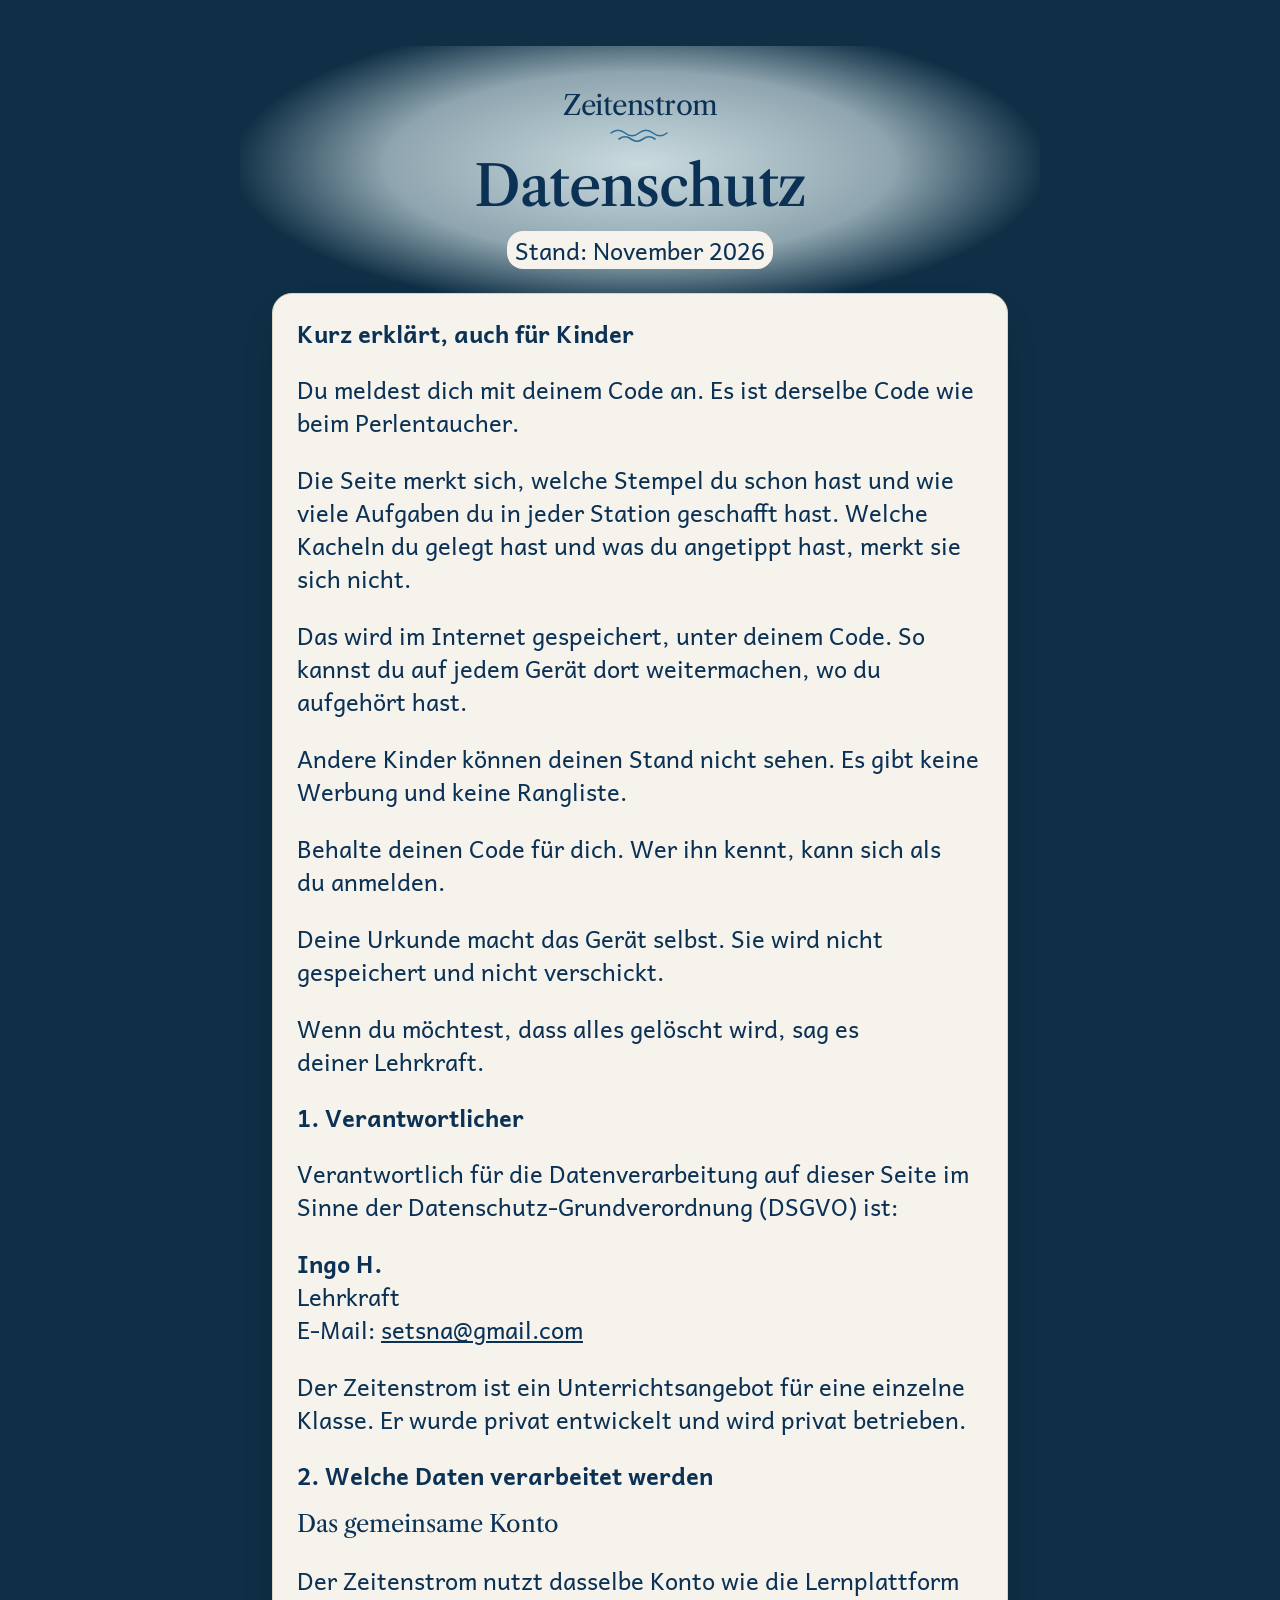
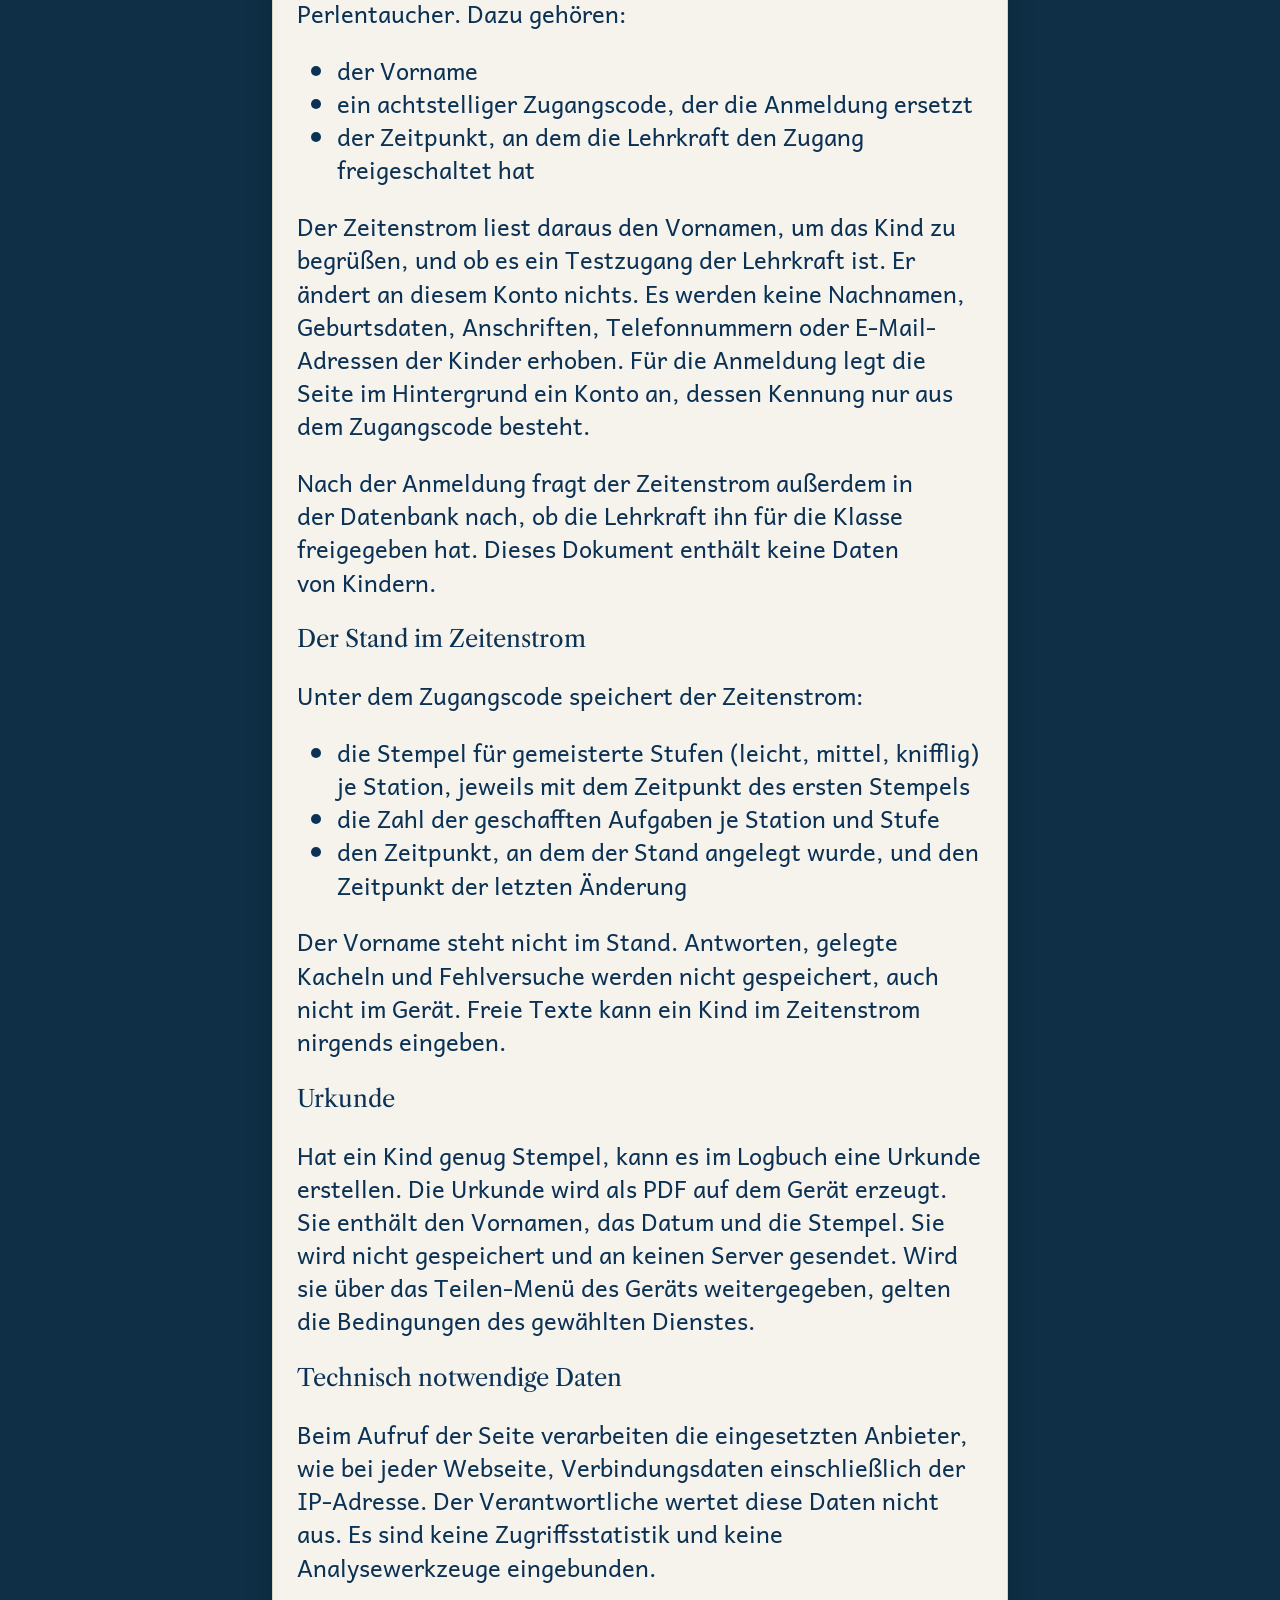
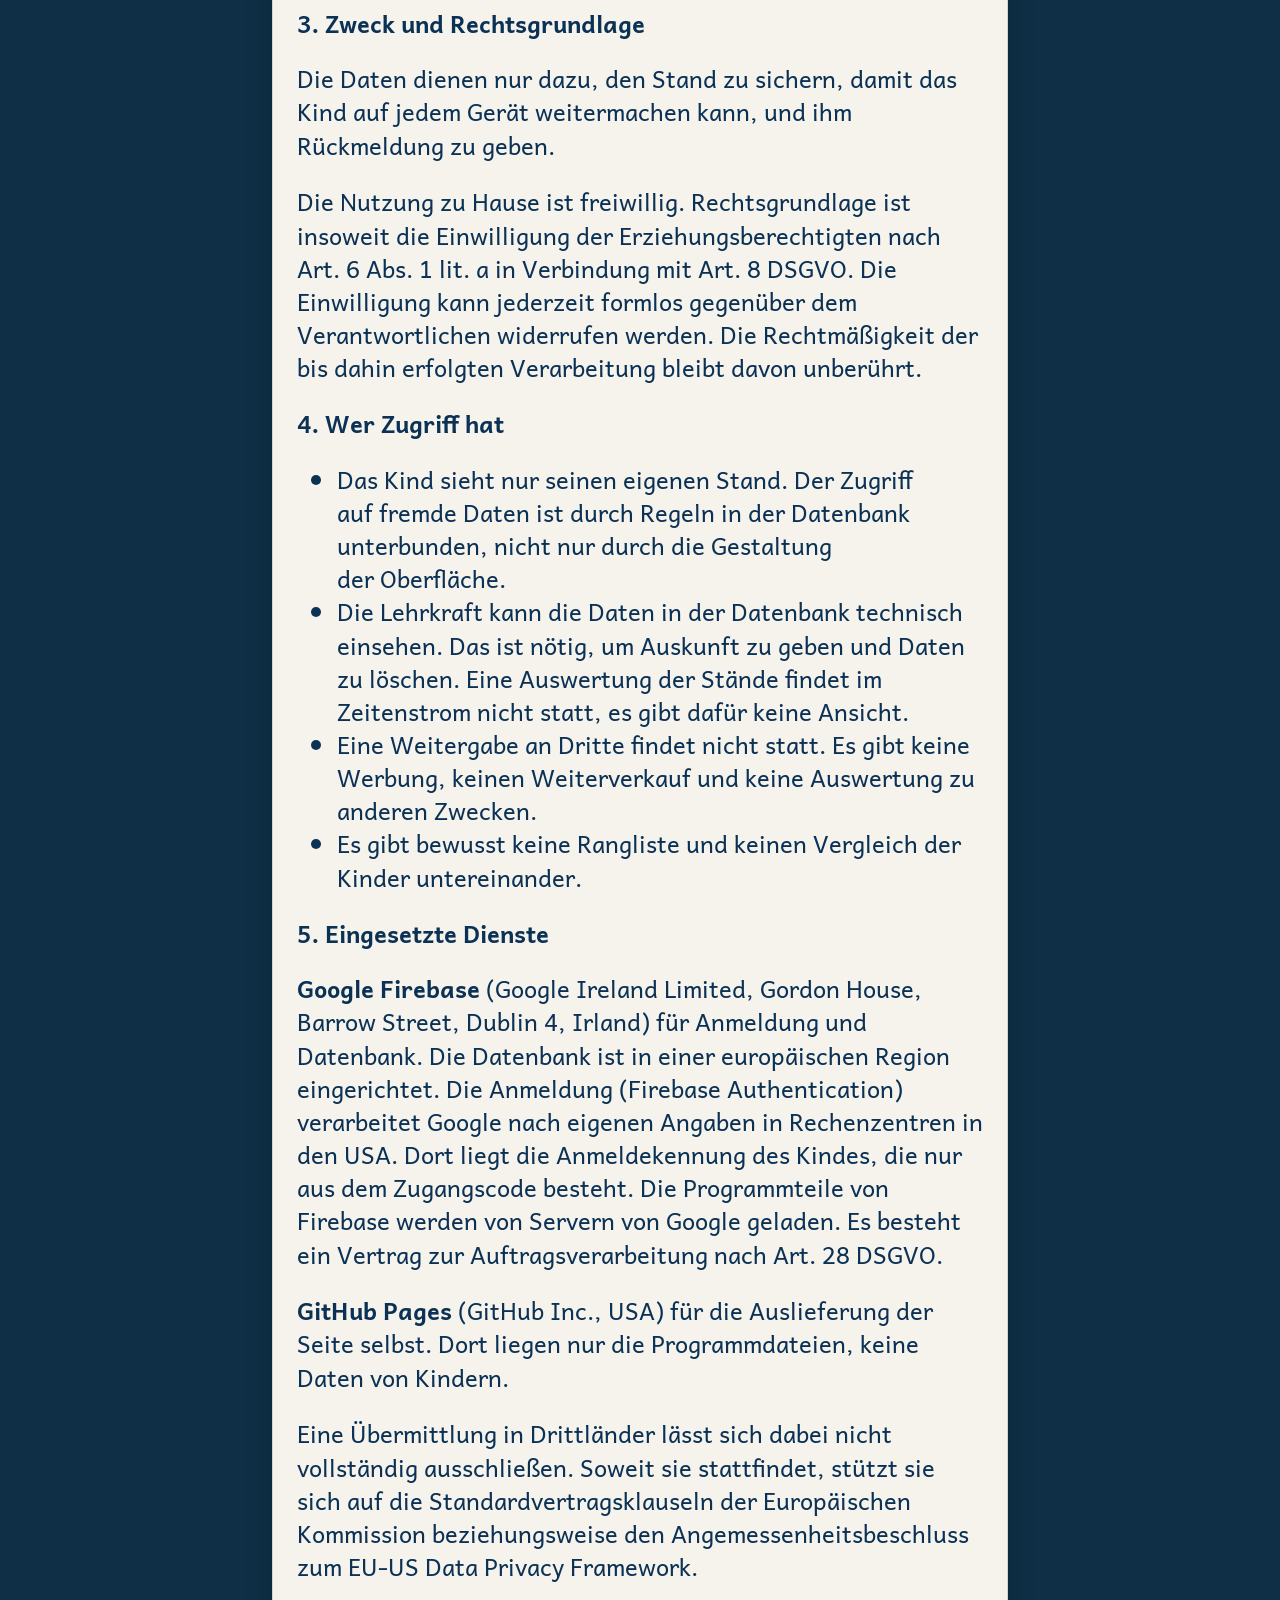
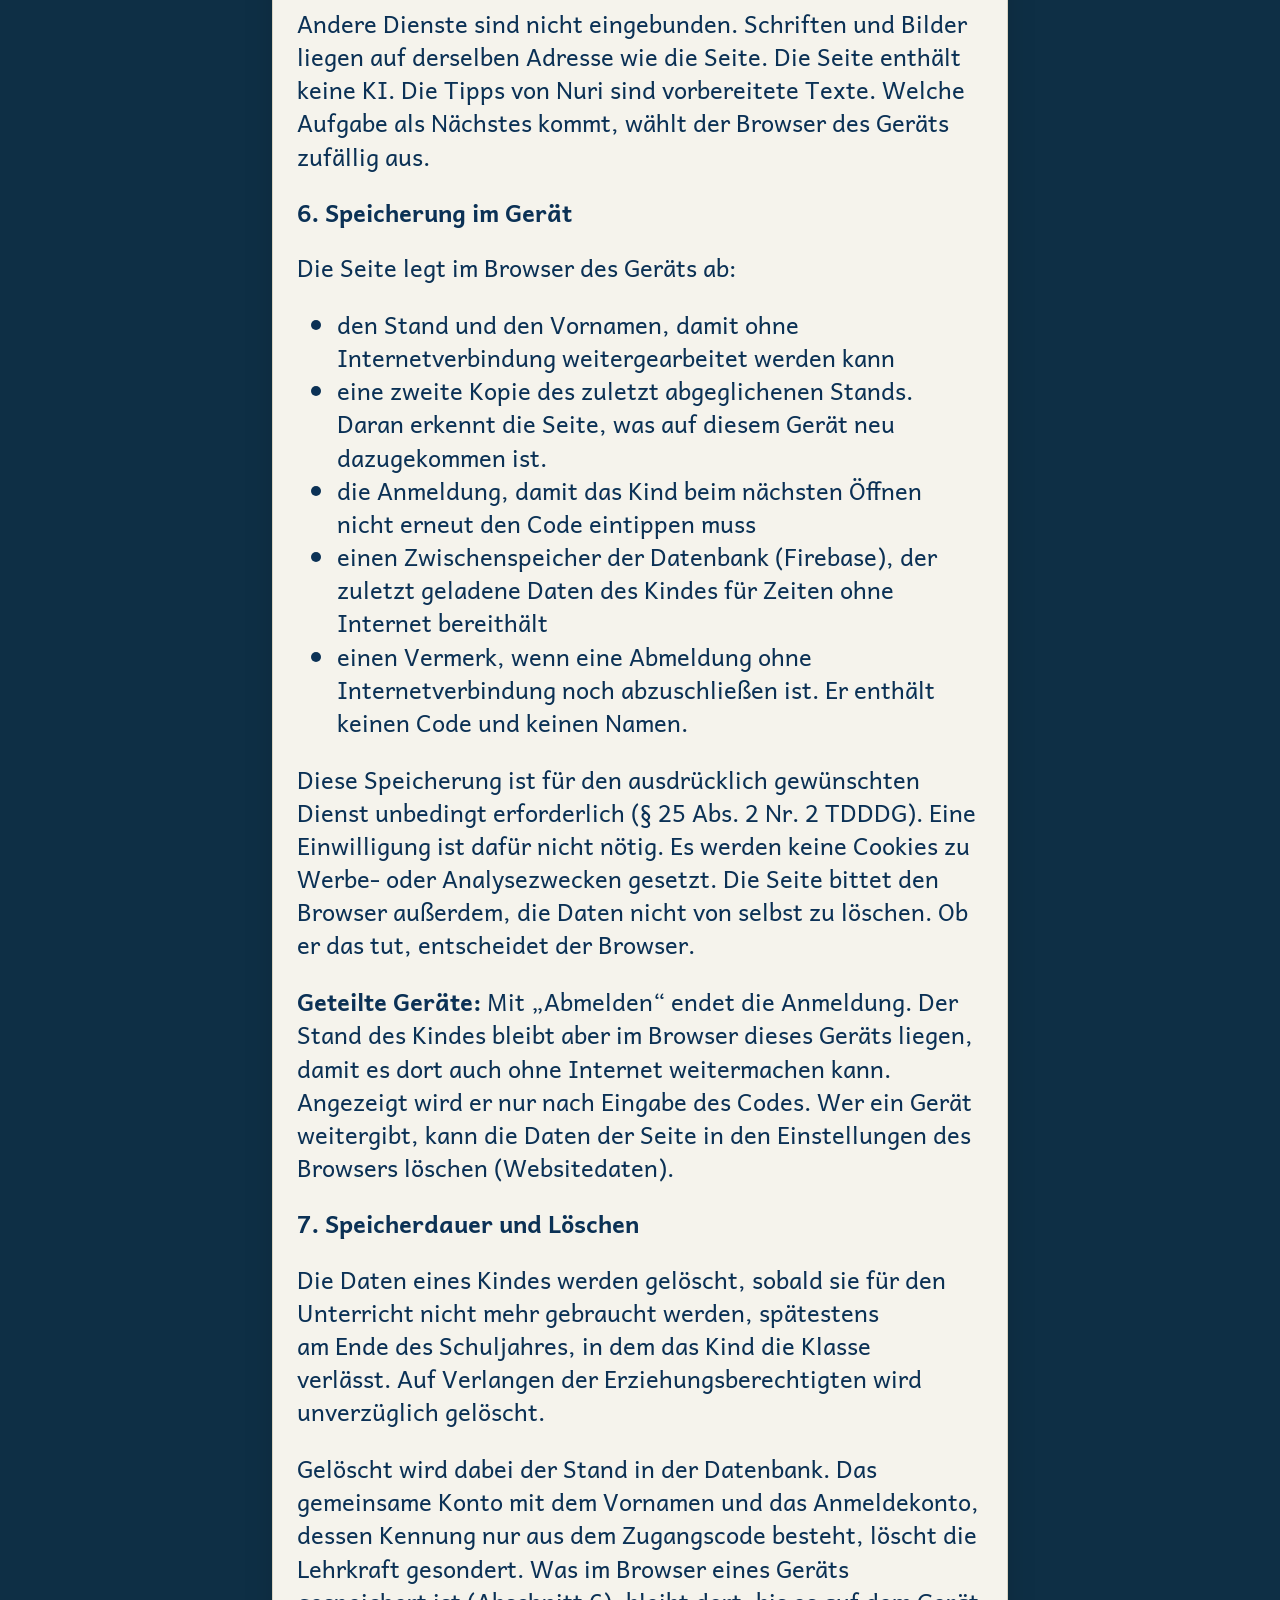
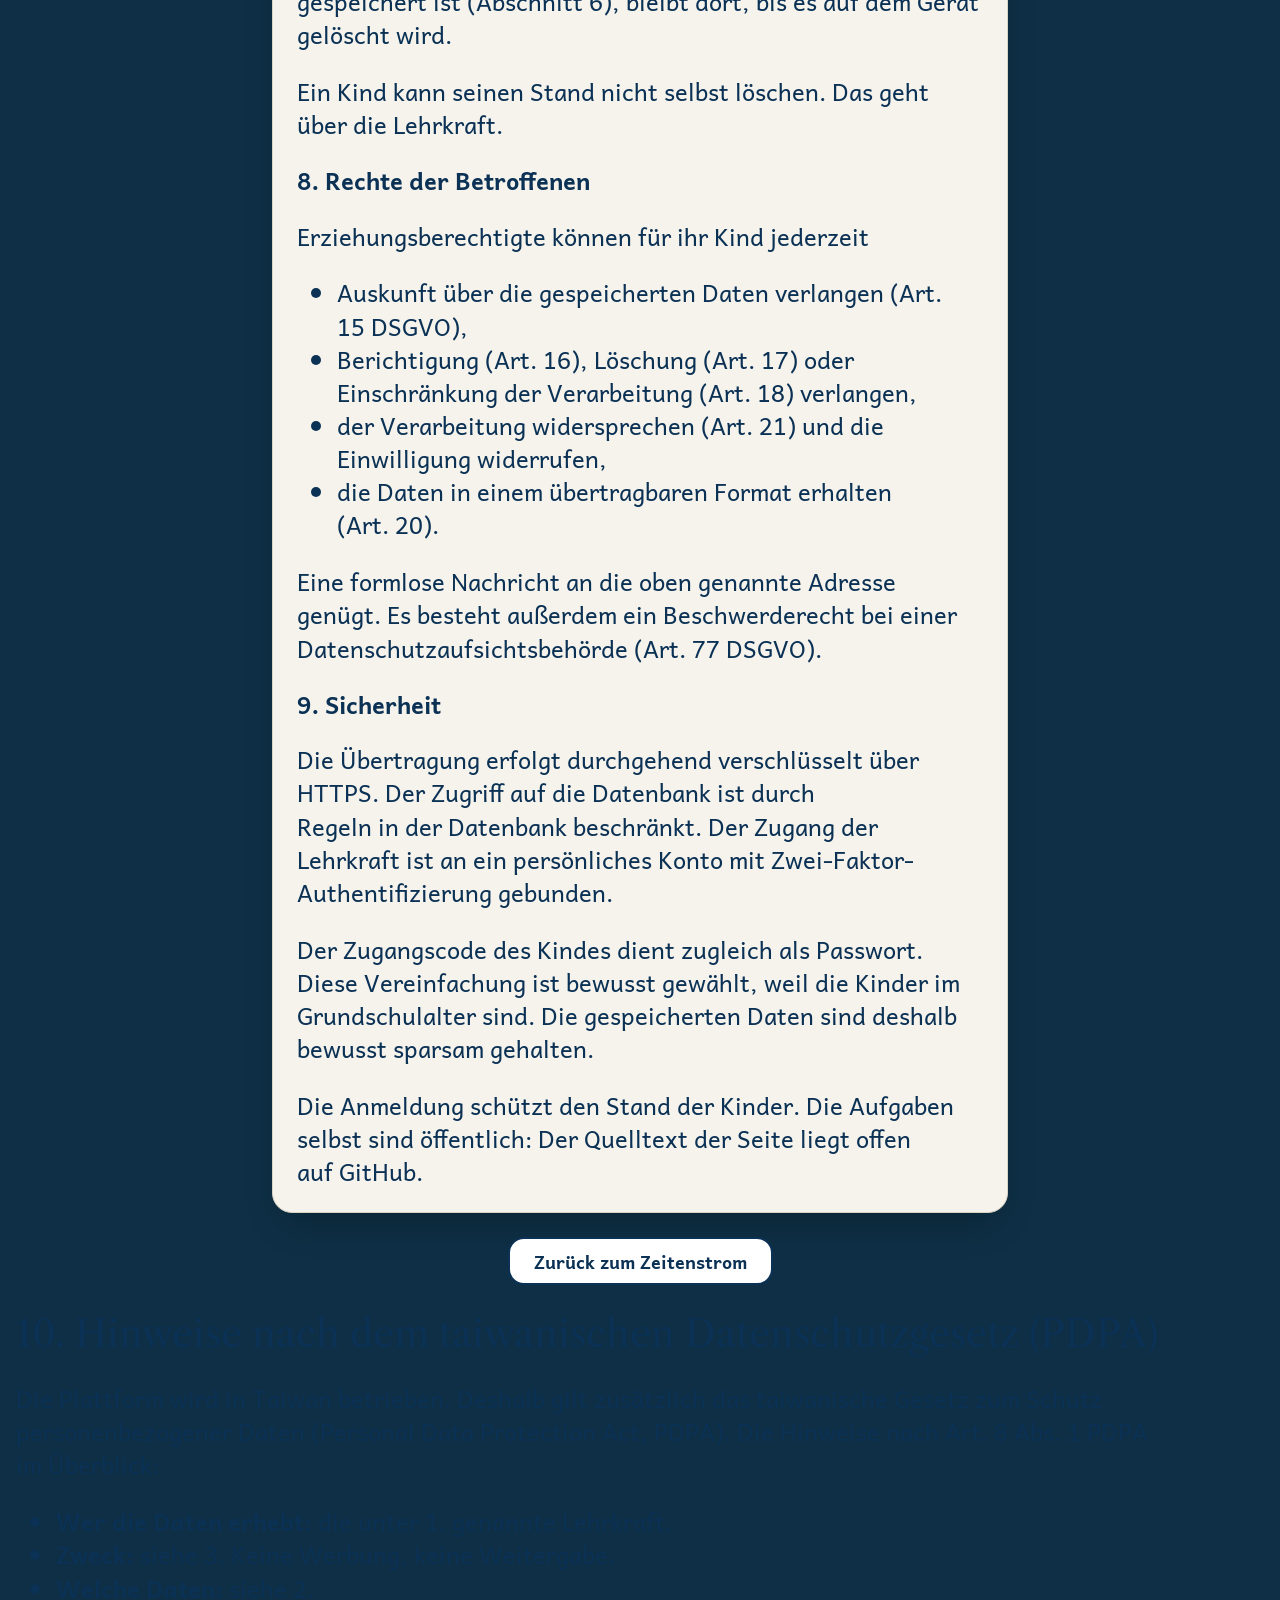
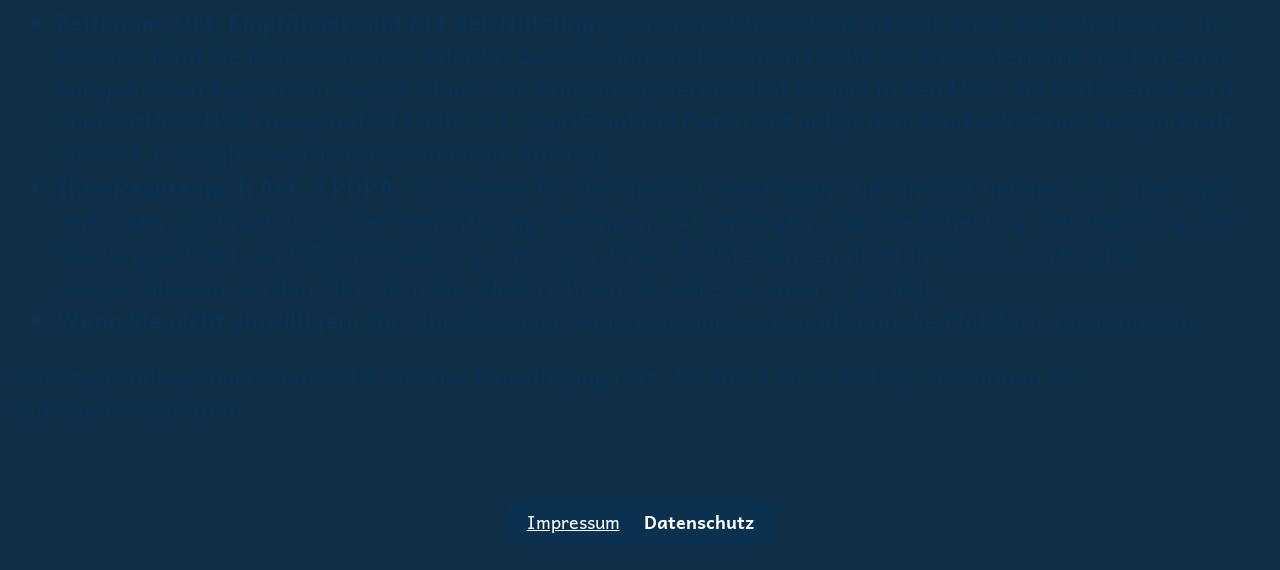
==== commit 1219e18c: "Datenschutz: Hinweise nach dem taiwanischen Datenschutzgesetz (PDPA Art. 8, Rechte nach Art. 3) Co-A" ====
--- a/datenschutz.html
+++ b/datenschutz.html
@@ -112,6 +112,34 @@
     </section>
 
     <p class="knopfreihe knopfreihe--mitte"><a class="knopf" href="./">Zurück zum Zeitenstrom</a></p>
+
+      <h2>10. Hinweise nach dem taiwanischen Datenschutzgesetz (PDPA)</h2>
+      <p>Die Plattform wird in Taiwan betrieben. Deshalb gilt zusätzlich das
+        taiwanische Gesetz zum Schutz personenbezogener Daten (Personal Data
+        Protection Act, PDPA). Die Hinweise nach Art. 8 Abs. 1 PDPA im Überblick:</p>
+      <ul>
+        <li><b>Wer die Daten erhebt:</b> die unter 1. genannte Lehrkraft.</li>
+        <li><b>Zweck:</b> siehe 3. Keine Werbung, keine Weitergabe.</li>
+        <li><b>Welche Daten:</b> siehe 2.</li>
+        <li><b>Zeitraum, Ort, Empfänger und Art der Nutzung:</b> gespeichert
+          höchstens bis zum Ende des Schuljahres, in dem das Kind die Klasse
+          verlässt, oder bis zur Löschung auf Wunsch (siehe 7.). Die Datenbank
+          liegt in einer europäischen Region von Google Cloud, die Anmeldung
+          verarbeitet Google in den USA, die Seite selbst wird über GitHub (USA)
+          ausgeliefert (siehe 5.). Zugriff auf die Daten hat außer dem Kind
+          selbst nur die Lehrkraft (siehe 4.); Google verarbeitet sie in ihrem Auftrag.</li>
+        <li><b>Ihre Rechte nach Art. 3 PDPA:</b> Sie können für Ihr Kind
+          (1) nachfragen und Einsicht nehmen, (2) eine Kopie verlangen,
+          (3) Ergänzung oder Berichtigung verlangen, (4) verlangen, dass die
+          Erhebung, Verarbeitung oder Nutzung aufhört, und (5) die Löschung
+          verlangen. Diese Rechte können nicht im Voraus vertraglich
+          ausgeschlossen werden. Eine formlose Nachricht an die Adresse unter 1.
+          genügt.</li>
+        <li><b>Wenn Sie nicht einwilligen:</b> Ihr Kind bekommt keinen
+          Zugangscode und kann die Plattform nicht nutzen.</li>
+      </ul>
+      <p>Rechtsgrundlage nach dem PDPA ist Ihre Einwilligung (Art. 19 Abs. 1
+        Nr. 5 PDPA). Sie können sie jederzeit widerrufen.</p>
   </main>
   <footer class="fuss"><a href="impressum.html">Impressum</a> <a href="datenschutz.html" aria-current="page">Datenschutz</a></footer>
 </body>
